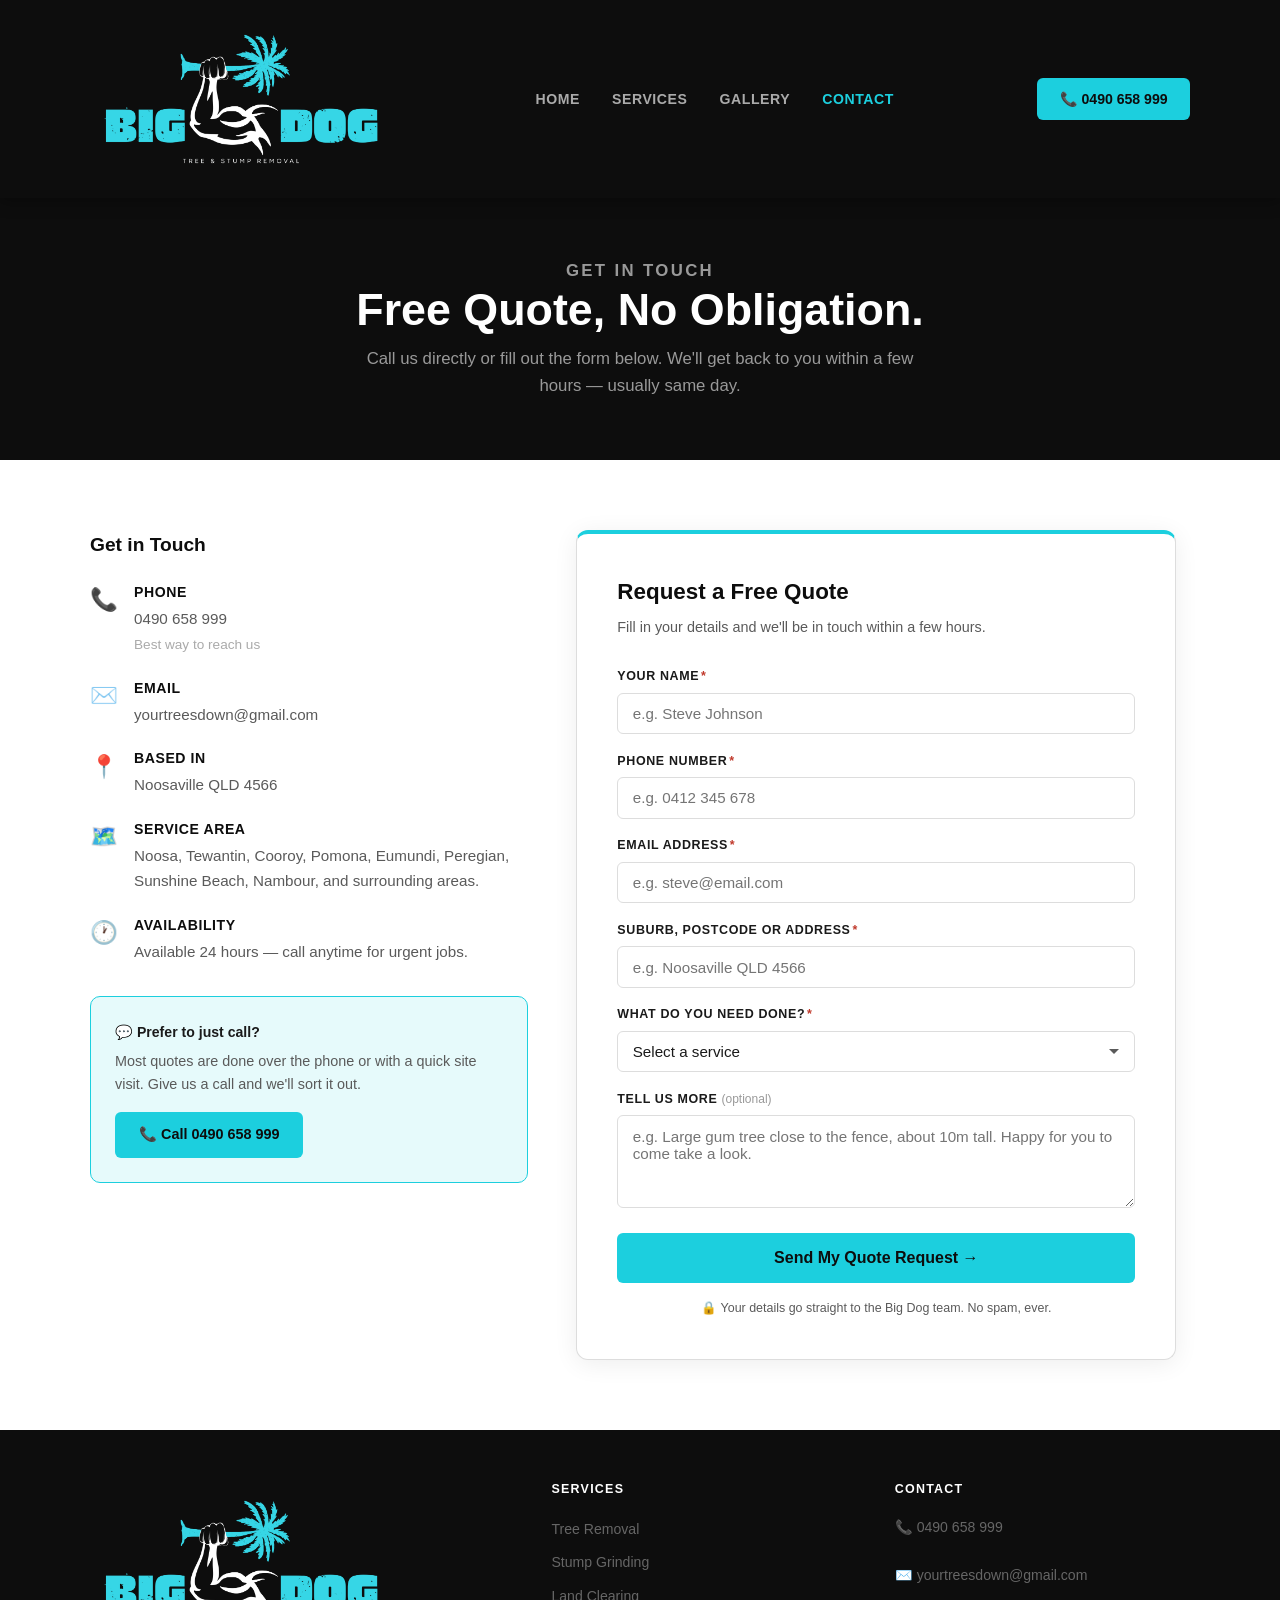
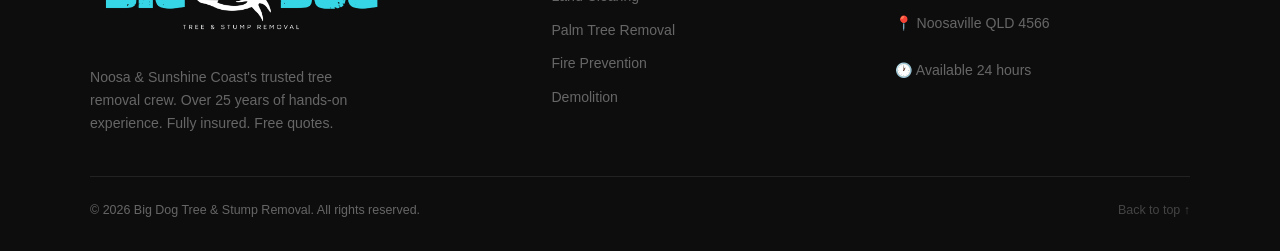
==== contact.html @ de11e60a "Fix nav logo link shrinking — add nav-logo-link class" ====
<!DOCTYPE html>
<html lang="en">
<head>
  <meta charset="UTF-8" />
  <meta name="viewport" content="width=device-width, initial-scale=1.0" />
  <title>Contact &amp; Free Quote — Big Dog Tree &amp; Stump Removal</title>
  <meta name="description" content="Get a free quote from Big Dog Tree &amp; Stump Removal. Call 0490 658 999 or fill out our form. Servicing Noosa &amp; the Sunshine Coast." />
  <link rel="stylesheet" href="style.css" />
</head>
<body>

<a class="sticky-call" href="tel:0490658999">📞 Free Quote — 0490 658 999</a>

<!-- ══ NAV ══ -->
<nav class="site-nav">
  <div class="nav-inner">
    <a href="index.html" class="nav-logo-link"><img src="logo.png" alt="Big Dog Tree &amp; Stump Removal" class="nav-logo" /></a>
    <ul class="nav-links">
      <li><a href="index.html">Home</a></li>
      <li><a href="services.html">Services</a></li>
      <li><a href="gallery.html">Gallery</a></li>
      <li><a href="contact.html" class="active">Contact</a></li>
    </ul>
    <div class="nav-cta"><a href="tel:0490658999" class="btn btn-cyan">📞 0490 658 999</a></div>
    <button class="nav-hamburger" aria-label="Menu" onclick="document.getElementById('mobile-nav').classList.toggle('open')">
      <span></span><span></span><span></span>
    </button>
  </div>
  <div class="nav-mobile" id="mobile-nav">
    <a href="index.html">Home</a>
    <a href="services.html">Services</a>
    <a href="gallery.html">Gallery</a>
    <a href="contact.html" class="active">Contact</a>
    <a href="tel:0490658999" class="btn btn-cyan">📞 Call 0490 658 999</a>
  </div>
</nav>

<!-- ══ PAGE HERO ══ -->
<div class="page-hero">
  <p class="page-hero-eyebrow">Get in Touch</p>
  <h1>Free Quote, No Obligation.</h1>
  <p>Call us directly or fill out the form below. We'll get back to you within a few hours — usually same day.</p>
</div>

<!-- ══ CONTACT + FORM ══ -->
<section class="section">
  <div class="section-inner">
    <div class="contact-layout">

      <div class="contact-info">
        <h3>Get in Touch</h3>

        <div class="contact-detail">
          <div class="contact-detail-icon">📞</div>
          <div class="contact-detail-text">
            <strong>Phone</strong>
            <a href="tel:0490658999">0490 658 999</a><br>
            <span style="font-size:.85rem;color:#aaa;">Best way to reach us</span>
          </div>
        </div>

        <div class="contact-detail">
          <div class="contact-detail-icon">✉️</div>
          <div class="contact-detail-text">
            <strong>Email</strong>
            <a href="mailto:yourtreesdown@gmail.com">yourtreesdown@gmail.com</a>
          </div>
        </div>

        <div class="contact-detail">
          <div class="contact-detail-icon">📍</div>
          <div class="contact-detail-text">
            <strong>Based In</strong>
            <span>Noosaville QLD 4566</span>
          </div>
        </div>

        <div class="contact-detail">
          <div class="contact-detail-icon">🗺️</div>
          <div class="contact-detail-text">
            <strong>Service Area</strong>
            <span>Noosa, Tewantin, Cooroy, Pomona, Eumundi, Peregian, Sunshine Beach, Nambour, and surrounding areas.</span>
          </div>
        </div>

        <div class="contact-detail">
          <div class="contact-detail-icon">🕐</div>
          <div class="contact-detail-text">
            <strong>Availability</strong>
            <span>Available 24 hours — call anytime for urgent jobs.</span>
          </div>
        </div>

        <div style="margin-top:2rem;padding:1.5rem;background:var(--cyan-lite);border:1px solid var(--cyan);border-radius:10px;">
          <strong style="display:block;font-size:.88rem;font-weight:800;margin-bottom:.4rem;">💬 Prefer to just call?</strong>
          <p style="font-size:.9rem;color:var(--muted);margin-bottom:1rem;">Most quotes are done over the phone or with a quick site visit. Give us a call and we'll sort it out.</p>
          <a href="tel:0490658999" class="btn btn-cyan" style="font-size:.9rem;padding:.7rem 1.5rem;">📞 Call 0490 658 999</a>
        </div>
      </div>

      <div class="form-card">
        <h3>Request a Free Quote</h3>
        <p class="form-sub">Fill in your details and we'll be in touch within a few hours.</p>

        <form id="bd-form" novalidate>
          <input type="text" name="_honey" style="display:none" tabindex="-1" autocomplete="off" />

          <div class="form-row">
            <label for="bd-name">Your Name<span class="req">*</span></label>
            <input type="text" id="bd-name" name="name" placeholder="e.g. Steve Johnson" required autocomplete="name" />
            <span class="bd-field-error" id="bd-name-err">Please enter your name.</span>
          </div>
          <div class="form-row">
            <label for="bd-phone">Phone Number<span class="req">*</span></label>
            <input type="tel" id="bd-phone" name="phone" placeholder="e.g. 0412 345 678" required autocomplete="tel" />
            <span class="bd-field-error" id="bd-phone-err">Please enter a valid phone number.</span>
          </div>
          <div class="form-row">
            <label for="bd-email">Email Address<span class="req">*</span></label>
            <input type="email" id="bd-email" name="email" placeholder="e.g. steve@email.com" required autocomplete="email" />
            <span class="bd-field-error" id="bd-email-err">Please enter a valid email address.</span>
          </div>
          <div class="form-row">
            <label for="bd-suburb">Suburb, Postcode or Address<span class="req">*</span></label>
            <input type="text" id="bd-suburb" name="suburb" placeholder="e.g. Noosaville QLD 4566" required autocomplete="address-level2" />
            <span class="bd-field-error" id="bd-suburb-err">Please enter your suburb.</span>
          </div>
          <div class="form-row">
            <label for="bd-service">What Do You Need Done?<span class="req">*</span></label>
            <select id="bd-service" name="service" required>
              <option value="" disabled selected>Select a service</option>
              <option value="Tree removal">Tree removal</option>
              <option value="Stump grinding">Stump grinding</option>
              <option value="Land clearing">Land clearing</option>
              <option value="Palm tree removal">Palm tree removal</option>
              <option value="Fire prevention / hazard reduction">Fire prevention / hazard reduction</option>
              <option value="Forestry mulching">Forestry mulching</option>
              <option value="Demolition">Demolition</option>
              <option value="Garden mulch">Garden mulch</option>
              <option value="Multiple / not sure yet">Multiple / not sure yet</option>
            </select>
            <span class="bd-field-error" id="bd-service-err">Please select a service.</span>
          </div>
          <div class="form-row">
            <label for="bd-details">Tell Us More <span style="font-weight:400;text-transform:none;letter-spacing:0;font-size:.75rem;color:#999">(optional)</span></label>
            <textarea id="bd-details" name="details" placeholder="e.g. Large gum tree close to the fence, about 10m tall. Happy for you to come take a look." rows="4"></textarea>
          </div>

          <button type="submit" class="btn btn-cyan btn-full" style="margin-top:.5rem;font-size:1rem;padding:1rem;">
            Send My Quote Request →
          </button>
          <p class="form-privacy">🔒 Your details go straight to the Big Dog team. No spam, ever.</p>
        </form>

        <div class="form-success" id="bd-form-success" aria-live="polite">
          <span class="fs-icon">✅</span>
          <h3>Quote request sent!</h3>
          <p>The Big Dog team will be in touch within a few hours. In a hurry? Call direct on <a href="tel:0490658999" style="color:var(--cyan-dk);font-weight:700;">0490 658 999</a>.</p>
        </div>
      </div>

    </div>
  </div>
</section>

<!-- ══ FOOTER ══ -->
<footer class="site-footer">
  <div class="footer-inner">
    <div class="footer-brand">
      <img src="logo.png" alt="Big Dog Tree &amp; Stump Removal" />
      <p>Noosa &amp; Sunshine Coast's trusted tree removal crew. Over 25 years of hands-on experience. Fully insured. Free quotes.</p>
    </div>
    <div class="footer-col">
      <h4>Services</h4>
      <ul>
        <li><a href="services.html#tree-removal">Tree Removal</a></li>
        <li><a href="services.html#stump-grinding">Stump Grinding</a></li>
        <li><a href="services.html#land-clearing">Land Clearing</a></li>
        <li><a href="services.html#palm-removal">Palm Tree Removal</a></li>
        <li><a href="services.html#fire-prevention">Fire Prevention</a></li>
        <li><a href="services.html#demolition">Demolition</a></li>
      </ul>
    </div>
    <div class="footer-col">
      <h4>Contact</h4>
      <p>
        📞 <a href="tel:0490658999">0490 658 999</a><br><br>
        ✉️ <a href="mailto:yourtreesdown@gmail.com">yourtreesdown@gmail.com</a><br><br>
        📍 Noosaville QLD 4566<br><br>
        🕐 Available 24 hours
      </p>
    </div>
  </div>
  <div class="footer-bottom">
    <span>© 2026 Big Dog Tree &amp; Stump Removal. All rights reserved.</span>
    <a href="#" style="color:#444;">Back to top ↑</a>
  </div>
</footer>

<script>
(function () {
  'use strict';
  var ENDPOINT = 'https://formsubmit.co/ajax/yourtreesdown@gmail.com';
  function validPhone(v) { return /^[\d\s\+\-\(\)]{8,15}$/.test(v.trim()); }
  function validEmail(v) { return /^[^\s@]+@[^\s@]+\.[^\s@]+$/.test(v.trim()); }

  var form    = document.getElementById('bd-form');
  var success = document.getElementById('bd-form-success');

  function check(el, errId, bad) {
    var err = document.getElementById(errId);
    if (bad) { el.classList.add('bd-invalid'); if (err) err.classList.add('bd-visible'); }
    else     { el.classList.remove('bd-invalid'); if (err) err.classList.remove('bd-visible'); }
    return !bad;
  }

  var phone = form.querySelector('[name="phone"]');
  var email = form.querySelector('[name="email"]');

  phone.addEventListener('blur',  function () { if (phone.value.trim()) check(phone, 'bd-phone-err', !validPhone(phone.value)); });
  phone.addEventListener('input', function () { if (phone.classList.contains('bd-invalid')) check(phone, 'bd-phone-err', !validPhone(phone.value)); });
  email.addEventListener('blur',  function () { if (email.value.trim()) check(email, 'bd-email-err', !validEmail(email.value)); });
  email.addEventListener('input', function () { if (email.classList.contains('bd-invalid')) check(email, 'bd-email-err', !validEmail(email.value)); });

  form.addEventListener('submit', function (e) {
    e.preventDefault();
    var name    = form.querySelector('[name="name"]');
    var suburb  = form.querySelector('[name="suburb"]');
    var service = form.querySelector('[name="service"]');
    var ok = true;
    if (!check(name,    'bd-name-err',    !name.value.trim()))       ok = false;
    if (!check(phone,   'bd-phone-err',   !validPhone(phone.value))) ok = false;
    if (!check(email,   'bd-email-err',   !validEmail(email.value))) ok = false;
    if (!check(suburb,  'bd-suburb-err',  !suburb.value.trim()))     ok = false;
    if (!check(service, 'bd-service-err', !service.value))           ok = false;
    if (!ok) return;

    var btn  = form.querySelector('button[type="submit"]');
    var orig = btn.textContent;
    btn.disabled = true; btn.textContent = 'Sending…';

    var details = form.querySelector('[name="details"]');
    var data = new FormData();
    data.append('name',     name.value.trim());
    data.append('phone',    phone.value.trim());
    data.append('email',    email.value.trim());
    data.append('suburb',   suburb.value.trim());
    data.append('service',  service.value);
    data.append('details',  details ? details.value.trim() : '');
    data.append('_subject', 'New Quote Request — Big Dog Tree & Stump Removal');
    data.append('_captcha', 'false');

    fetch(ENDPOINT, { method: 'POST', body: data })
      .then(function (r) { return r.json(); })
      .then(function (json) {
        if (json.success === 'true' || json.success === true) {
          form.style.display = 'none';
          success.classList.add('bd-visible');
        } else { throw new Error('fail'); }
      })
      .catch(function () {
        btn.disabled = false; btn.textContent = orig;
        alert('Something went wrong — please try again or call 0490 658 999.');
      });
  });
})();
</script>

</body>
</html>
---- style.css ----
/* ── RESET & VARIABLES ── */
*, *::before, *::after { box-sizing: border-box; margin: 0; padding: 0; }

:root {
  --black:      #0d0d0d;
  --black-soft: #1a1a1a;
  --cyan:       #1ccfde;
  --cyan-dk:    #14a8b4;
  --cyan-lite:  #e6fafb;
  --white:      #ffffff;
  --off-white:  #f5f5f5;
  --text:       #1a1a1a;
  --muted:      #5a5a5a;
  --border:     #ddd;
  --invalid:    #c0392b;
  --radius:     6px;
  --nav-h:      198px;
}

html { scroll-behavior: smooth; }
body {
  font-family: -apple-system, BlinkMacSystemFont, 'Segoe UI', sans-serif;
  font-size: 16px;
  color: var(--text);
  background: var(--white);
  line-height: 1.6;
}
img { display: block; max-width: 100%; }
a { color: inherit; text-decoration: none; }

/* ── BUTTONS ── */
.btn {
  display: inline-block;
  font-size: .95rem;
  font-weight: 700;
  border: none;
  border-radius: var(--radius);
  cursor: pointer;
  transition: background .15s, color .15s, transform .1s;
  text-align: center;
  text-decoration: none;
}
.btn:active { transform: scale(.98); }
.btn-cyan { background: var(--cyan); color: var(--black); padding: .85rem 2rem; }
.btn-cyan:hover { background: var(--cyan-dk); color: var(--white); }
.btn-black { background: var(--black); color: var(--white); padding: .85rem 2rem; }
.btn-black:hover { background: #222; }
.btn-outline-white { background: transparent; color: var(--white); border: 2px solid var(--white); padding: .8rem 2rem; }
.btn-outline-white:hover { background: rgba(255,255,255,.1); }
.btn-full { display: block; width: 100%; }

/* ── NAV ── */
.site-nav {
  position: sticky;
  top: 0;
  z-index: 200;
  background: var(--black);
  display: flex;
  align-items: center;
  padding: 14px 24px;
  box-shadow: 0 2px 16px rgba(0,0,0,.4);
}
.nav-inner {
  max-width: 1100px;
  width: 100%;
  margin: 0 auto;
  display: flex;
  align-items: center;
  justify-content: space-between;
  gap: 1rem;
}
.nav-logo-link { flex-shrink: 0; line-height: 0; }
.nav-logo { height: 170px; width: auto; display: block; }
.nav-links {
  display: flex;
  align-items: center;
  gap: 2rem;
  list-style: none;
}
.nav-links a {
  font-size: .88rem;
  font-weight: 700;
  letter-spacing: .04em;
  text-transform: uppercase;
  color: #aaa;
  transition: color .15s;
}
.nav-links a:hover,
.nav-links a.active { color: var(--white); }
.nav-links a.active { color: var(--cyan); }
.nav-cta { flex-shrink: 0; }
.nav-cta a { font-size: .88rem; padding: .6rem 1.4rem; }

/* Hamburger */
.nav-hamburger {
  display: none;
  background: none;
  border: none;
  cursor: pointer;
  padding: .5rem;
  flex-direction: column;
  gap: 5px;
}
.nav-hamburger span {
  display: block;
  width: 24px;
  height: 2px;
  background: var(--white);
  transition: all .25s;
}
.nav-mobile {
  display: none;
  position: absolute;
  top: var(--nav-h);
  left: 0; right: 0;
  background: #111;
  border-top: 1px solid #222;
  padding: 1.5rem 24px;
  flex-direction: column;
  gap: 1rem;
}
.nav-mobile.open { display: flex; }
.nav-mobile a {
  font-size: 1rem;
  font-weight: 700;
  color: #aaa;
  text-transform: uppercase;
  letter-spacing: .05em;
  padding: .5rem 0;
  border-bottom: 1px solid #222;
}
.nav-mobile a:hover,
.nav-mobile a.active { color: var(--cyan); }
.nav-mobile .btn { width: 100%; text-align: center; margin-top: .5rem; }

@media (max-width: 767px) {
  .nav-links, .nav-cta { display: none; }
  .nav-hamburger { display: flex; }
  .site-nav { position: sticky; }
  .nav-logo { height: 110px; width: auto; }
  :root { --nav-h: 130px; }
}

/* ── STICKY MOBILE CALL ── */
.sticky-call {
  display: none;
  position: fixed;
  bottom: 0; left: 0; right: 0;
  z-index: 100;
  background: var(--cyan);
  color: var(--black);
  text-align: center;
  font-weight: 800;
  font-size: 1rem;
  padding: .9rem;
  text-decoration: none;
  box-shadow: 0 -2px 12px rgba(0,0,0,.25);
}
@media (max-width: 767px) {
  .sticky-call { display: block; }
  body { padding-bottom: 56px; }
}

/* ── TRUST BAR ── */
.trust { background: var(--cyan); color: var(--black); padding: 14px 20px; }
.trust-inner {
  max-width: 1100px;
  margin: 0 auto;
  display: flex;
  gap: 2rem;
  justify-content: center;
  flex-wrap: wrap;
}
.trust-item { font-size: .88rem; font-weight: 800; display: flex; align-items: center; gap: .4rem; }

/* ── PAGE HERO (inner pages) ── */
.page-hero {
  background: var(--black);
  color: var(--white);
  padding: 60px 24px;
  text-align: center;
}
.page-hero-eyebrow {
  font-size: .75rem;
  font-weight: 800;
  letter-spacing: .14em;
  text-transform: uppercase;
  color: var(--cyan);
  margin-bottom: .6rem;
}
.page-hero h1 {
  font-size: clamp(1.8rem, 4vw, 2.8rem);
  font-weight: 900;
  line-height: 1.1;
  margin-bottom: .75rem;
}
.page-hero p {
  font-size: 1.05rem;
  color: #999;
  max-width: 560px;
  margin: 0 auto;
}

/* ── SECTION WRAPPERS ── */
.section { padding: 70px 24px; }
.section-inner { max-width: 1100px; margin: 0 auto; }
.section-label {
  font-size: .75rem;
  font-weight: 800;
  letter-spacing: .14em;
  text-transform: uppercase;
  color: var(--cyan-dk);
  margin-bottom: .6rem;
}
.section-title {
  font-size: clamp(1.6rem, 3vw, 2.2rem);
  font-weight: 900;
  line-height: 1.15;
  color: var(--black);
  margin-bottom: 1rem;
}
.section-sub {
  font-size: 1.05rem;
  color: var(--muted);
  max-width: 580px;
  margin-bottom: 2.5rem;
  line-height: 1.65;
}
.section-center { text-align: center; }
.section-center .section-sub { margin-left: auto; margin-right: auto; }

/* dark section variant */
.section-dark { background: var(--black); }
.section-dark .section-label { color: var(--cyan); }
.section-dark .section-title { color: var(--white); }
.section-dark .section-sub { color: #888; }

/* ── SERVICE CARDS ── */
.services-grid {
  display: grid;
  grid-template-columns: repeat(3, 1fr);
  gap: 1.5rem;
}
@media (max-width: 900px) { .services-grid { grid-template-columns: repeat(2, 1fr); } }
@media (max-width: 560px) { .services-grid { grid-template-columns: 1fr; } }

.service-card {
  background: var(--white);
  border: 1px solid var(--border);
  border-top: 3px solid var(--cyan);
  border-radius: 10px;
  padding: 1.75rem 1.5rem;
  transition: box-shadow .2s;
}
.service-card:hover { box-shadow: 0 6px 24px rgba(0,0,0,.09); }
.service-icon { font-size: 2rem; margin-bottom: .75rem; line-height: 1; }
.service-card h3 { font-size: 1.05rem; font-weight: 800; color: var(--black); margin-bottom: .5rem; }
.service-card p { font-size: .9rem; color: var(--muted); line-height: 1.55; }
.service-card a.card-link {
  display: inline-block;
  margin-top: 1rem;
  font-size: .82rem;
  font-weight: 800;
  color: var(--cyan-dk);
  text-transform: uppercase;
  letter-spacing: .05em;
}
.service-card a.card-link:hover { color: var(--black); }

/* ── WHY GRID ── */
.why-grid {
  display: grid;
  grid-template-columns: repeat(auto-fit, minmax(220px, 1fr));
  gap: 1.5rem;
}
.why-item {
  background: #1a1a1a;
  border: 1px solid #2a2a2a;
  border-top: 3px solid var(--cyan);
  border-radius: 10px;
  padding: 1.5rem;
}
.why-item h3 { font-size: 1rem; font-weight: 800; color: var(--white); margin-bottom: .4rem; }
.why-item p { font-size: .875rem; color: #888; line-height: 1.55; }

/* ── TESTIMONIALS ── */
.testi-grid {
  display: grid;
  grid-template-columns: repeat(auto-fit, minmax(280px, 1fr));
  gap: 1.5rem;
}
.testi-card {
  background: var(--white);
  border: 1px solid var(--border);
  border-radius: 10px;
  padding: 1.75rem;
}
.testi-stars { color: var(--cyan); font-size: 1.1rem; margin-bottom: .75rem; letter-spacing: .1em; }
.testi-card blockquote { font-size: .95rem; color: var(--text); line-height: 1.65; margin-bottom: 1rem; font-style: italic; }
.testi-meta { display: flex; align-items: center; gap: .75rem; }
.testi-avatar {
  width: 40px; height: 40px;
  border-radius: 50%;
  background: var(--cyan-lite);
  border: 2px solid var(--cyan);
  display: flex; align-items: center; justify-content: center;
  font-size: .75rem; font-weight: 800; color: var(--cyan-dk);
  flex-shrink: 0;
}
.testi-name { font-size: .88rem; font-weight: 800; }
.testi-source { font-size: .78rem; color: var(--muted); }

/* ── GALLERY GRID ── */
.gallery-grid {
  display: grid;
  grid-template-columns: repeat(3, 1fr);
  gap: 1rem;
}
@media (max-width: 600px) { .gallery-grid { grid-template-columns: repeat(2, 1fr); } }

.gallery-photo {
  background: #eee;
  border: 2px dashed var(--border);
  border-radius: 8px;
  aspect-ratio: 1;
  display: flex;
  align-items: center;
  justify-content: center;
  font-size: .75rem;
  color: var(--muted);
  text-align: center;
  overflow: hidden;
}
.gallery-photo img { width: 100%; height: 100%; object-fit: cover; border-radius: 6px; }

/* ── CTA BAND ── */
.cta-band {
  background: var(--cyan);
  padding: 60px 24px;
  text-align: center;
}
.cta-band h2 { font-size: clamp(1.6rem, 3vw, 2.2rem); font-weight: 900; color: var(--black); margin-bottom: .75rem; }
.cta-band p { font-size: 1.05rem; color: var(--black-soft); margin-bottom: 2rem; opacity: .85; }
.cta-band-btns { display: flex; gap: 1rem; justify-content: center; flex-wrap: wrap; }

/* ── FORM ── */
.form-card {
  background: var(--white);
  border: 1px solid var(--border);
  border-top: 4px solid var(--cyan);
  border-radius: 12px;
  padding: 2.5rem;
  max-width: 600px;
  box-shadow: 0 4px 24px rgba(0,0,0,.07);
}
.form-card h3 { font-size: 1.4rem; font-weight: 900; color: var(--black); margin-bottom: .4rem; }
.form-sub { font-size: .9rem; color: var(--muted); margin-bottom: 1.75rem; }
.form-row { margin-bottom: 1.1rem; }
.form-row label {
  display: block;
  font-size: .78rem;
  font-weight: 700;
  color: var(--text);
  margin-bottom: .35rem;
  text-transform: uppercase;
  letter-spacing: .05em;
}
.req { color: var(--invalid); margin-left: .15em; }
.form-row input,
.form-row select,
.form-row textarea {
  width: 100%;
  padding: .7rem .9rem;
  border: 1.5px solid var(--border);
  border-radius: var(--radius);
  font-size: .95rem;
  font-family: inherit;
  color: var(--text);
  background: var(--white);
  transition: border-color .15s;
  appearance: none;
  -webkit-appearance: none;
}
.form-row select {
  background-image: url("data:image/svg+xml,%3Csvg xmlns='http://www.w3.org/2000/svg' width='12' height='8' viewBox='0 0 12 8'%3E%3Cpath fill='%235a5a5a' d='M1 1l5 5 5-5'/%3E%3C/svg%3E");
  background-repeat: no-repeat;
  background-position: right .9rem center;
  padding-right: 2.2rem;
}
.form-row input:focus,
.form-row select:focus,
.form-row textarea:focus { outline: none; border-color: var(--cyan); }
.form-row input.bd-invalid,
.form-row select.bd-invalid { border-color: var(--invalid); }
.bd-field-error { display: none; font-size: .78rem; color: var(--invalid); font-weight: 600; margin-top: .3rem; }
.bd-field-error.bd-visible { display: block; }
.form-privacy { font-size: .78rem; color: var(--muted); text-align: center; margin-top: 1rem; }
.form-success { display: none; text-align: center; padding: 2.5rem 1rem; }
.form-success.bd-visible { display: block; }
.form-success .fs-icon { font-size: 3rem; display: block; margin-bottom: 1rem; }
.form-success h3 { font-size: 1.4rem; font-weight: 900; color: var(--black); margin-bottom: .5rem; }
.form-success p { color: var(--muted); }

/* ── CONTACT INFO ── */
.contact-layout {
  display: grid;
  grid-template-columns: 1fr 1.4fr;
  gap: 3rem;
  align-items: start;
}
@media (max-width: 820px) { .contact-layout { grid-template-columns: 1fr; } }
.contact-info h3 { font-size: 1.2rem; font-weight: 900; color: var(--black); margin-bottom: 1.25rem; }
.contact-detail {
  display: flex;
  gap: 1rem;
  align-items: flex-start;
  margin-bottom: 1.25rem;
}
.contact-detail-icon { font-size: 1.4rem; flex-shrink: 0; margin-top: .1rem; }
.contact-detail-text strong { display: block; font-size: .88rem; font-weight: 800; text-transform: uppercase; letter-spacing: .04em; color: var(--black); margin-bottom: .15rem; }
.contact-detail-text span, .contact-detail-text a { font-size: .95rem; color: var(--muted); }
.contact-detail-text a:hover { color: var(--cyan-dk); }

/* ── SERVICE DETAIL (services page) ── */
.service-detail {
  display: grid;
  grid-template-columns: 1fr 1fr;
  gap: 3rem;
  align-items: center;
  padding: 50px 0;
  border-bottom: 1px solid var(--border);
}
.service-detail:last-child { border-bottom: none; }
.service-detail.reverse { direction: rtl; }
.service-detail.reverse > * { direction: ltr; }
@media (max-width: 767px) {
  .service-detail, .service-detail.reverse { grid-template-columns: 1fr; direction: ltr; }
}
.service-detail-photo {
  background: #eee;
  border: 2px dashed var(--border);
  border-radius: 10px;
  aspect-ratio: 4/3;
  display: flex;
  align-items: center;
  justify-content: center;
  font-size: .85rem;
  color: var(--muted);
  text-align: center;
  overflow: hidden;
}
.service-detail-photo img { width: 100%; height: 100%; object-fit: cover; border-radius: 8px; }
.service-detail-copy h2 { font-size: 1.6rem; font-weight: 900; color: var(--black); margin-bottom: .75rem; }
.service-detail-copy p { font-size: .95rem; color: var(--muted); line-height: 1.7; margin-bottom: .75rem; }
.service-detail-copy ul { margin: .75rem 0 1rem 1.25rem; }
.service-detail-copy ul li { font-size: .92rem; color: var(--muted); line-height: 1.7; }

/* ── FOOTER ── */
.site-footer {
  background: var(--black);
  color: #666;
  padding: 50px 24px 30px;
}
.footer-inner {
  max-width: 1100px;
  margin: 0 auto;
  display: grid;
  grid-template-columns: 1.4fr 1fr 1fr;
  gap: 3rem;
  padding-bottom: 2.5rem;
  border-bottom: 1px solid #222;
}
@media (max-width: 767px) { .footer-inner { grid-template-columns: 1fr; gap: 2rem; } }
.footer-brand img { height: 170px; width: auto; margin-bottom: 1rem; }
.footer-brand p { font-size: .88rem; color: #666; line-height: 1.65; max-width: 280px; }
.footer-col h4 { font-size: .78rem; font-weight: 800; letter-spacing: .1em; text-transform: uppercase; color: var(--white); margin-bottom: 1rem; }
.footer-col ul { list-style: none; }
.footer-col ul li { margin-bottom: .5rem; }
.footer-col ul li a { font-size: .88rem; color: #666; }
.footer-col ul li a:hover { color: var(--cyan); }
.footer-col p { font-size: .88rem; color: #666; line-height: 1.7; }
.footer-col a { color: #666; }
.footer-col a:hover { color: var(--cyan); }
.footer-bottom {
  max-width: 1100px;
  margin: 1.5rem auto 0;
  display: flex;
  justify-content: space-between;
  align-items: center;
  flex-wrap: wrap;
  gap: .5rem;
  font-size: .78rem;
}
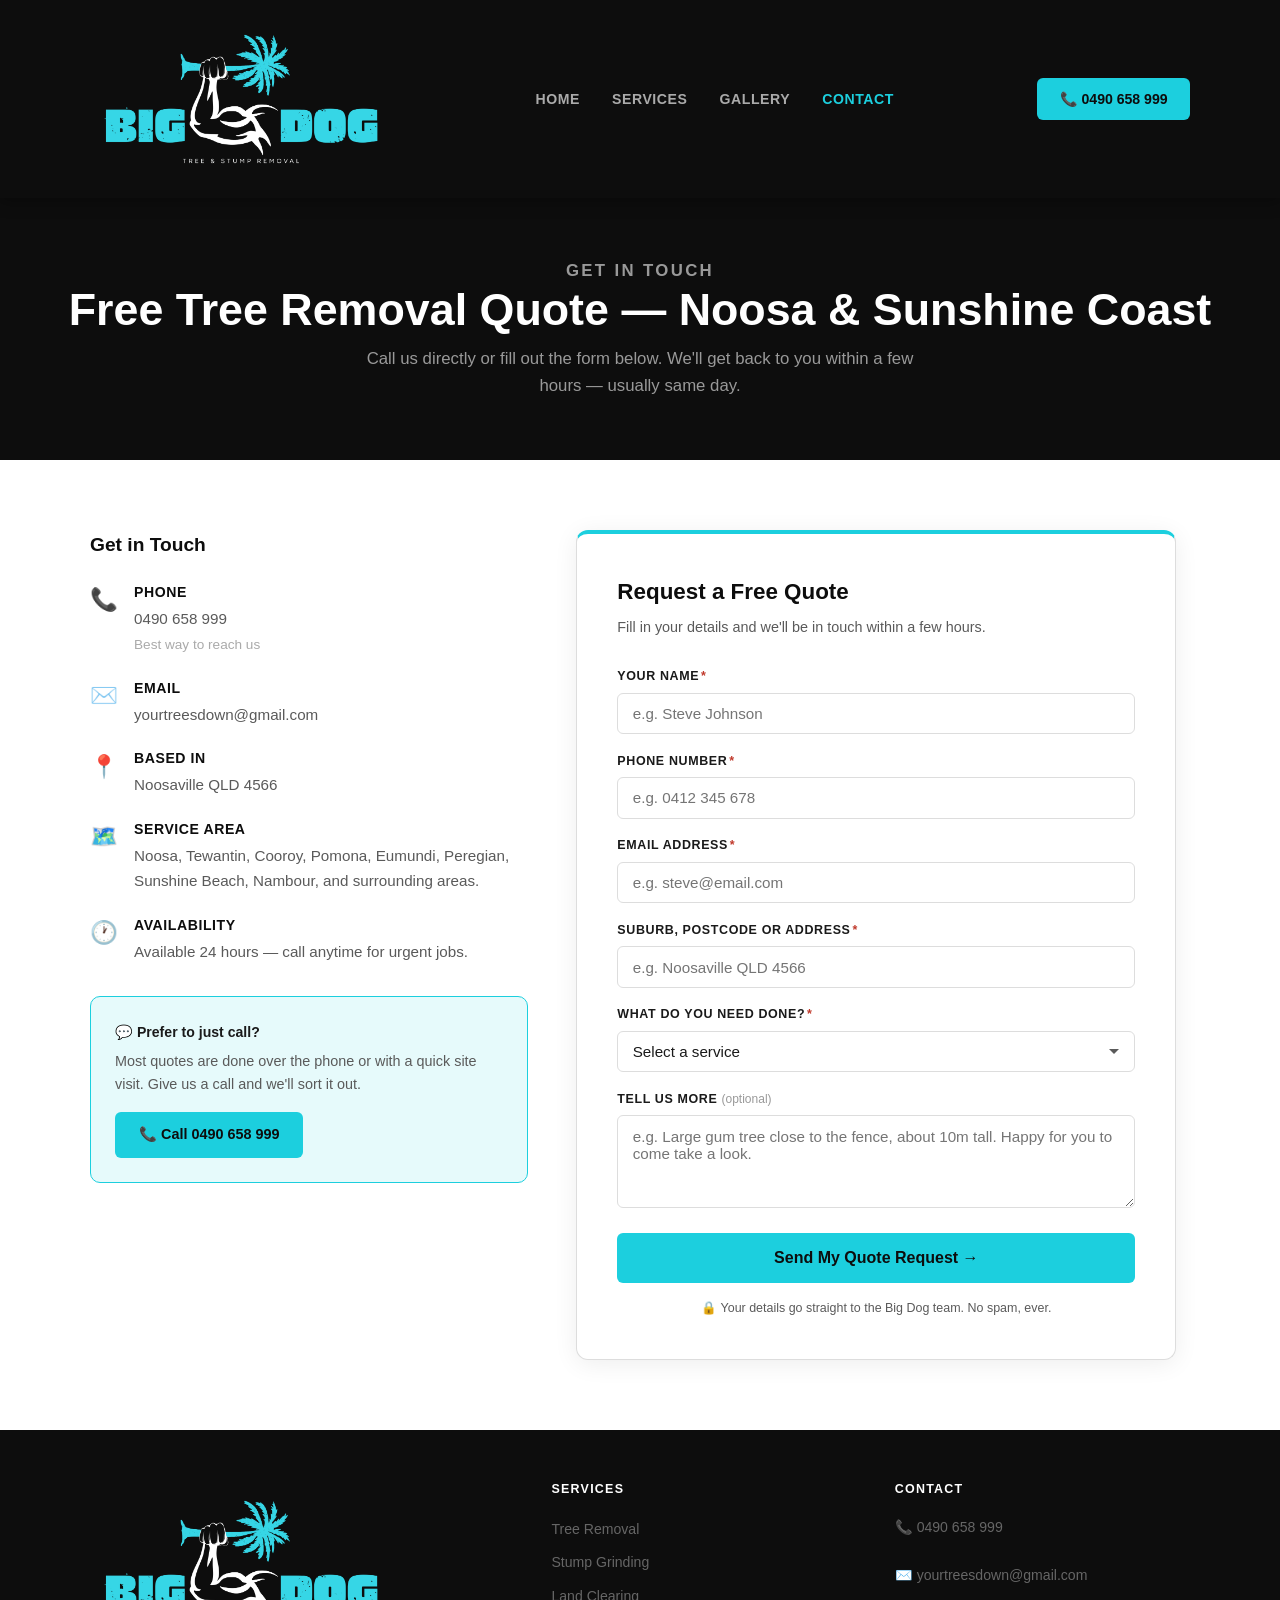
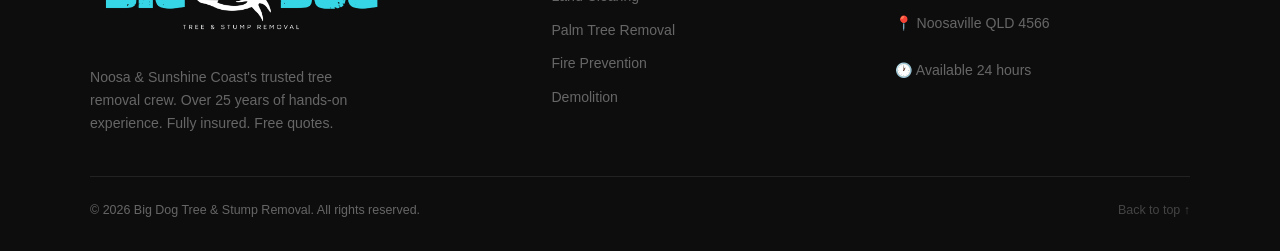
==== commit 3fd2e73b: "Full SEO pass: schema, meta tags, canonical, sitemap, FAQ schema - robots.txt + sitemap.xml added - " ====
--- a/contact.html
+++ b/contact.html
@@ -1,11 +1,69 @@
 <!DOCTYPE html>
-<html lang="en">
+<html lang="en-AU">
 <head>
   <meta charset="UTF-8" />
   <meta name="viewport" content="width=device-width, initial-scale=1.0" />
-  <title>Contact &amp; Free Quote — Big Dog Tree &amp; Stump Removal</title>
-  <meta name="description" content="Get a free quote from Big Dog Tree &amp; Stump Removal. Call 0490 658 999 or fill out our form. Servicing Noosa &amp; the Sunshine Coast." />
+
+  <title>Free Tree Removal Quote — Noosa &amp; Sunshine Coast | Big Dog</title>
+  <meta name="description" content="Get a free tree removal quote from Big Dog. Call 0490 658 999 or fill out the form. Tree removal, stump grinding, land clearing across Noosa &amp; Sunshine Coast. Same-day response." />
+  <meta name="robots" content="index, follow" />
+  <meta name="geo.region" content="AU-QLD" />
+  <meta name="geo.placename" content="Noosaville" />
+  <meta name="theme-color" content="#00c2c7" />
+
+  <link rel="canonical" href="https://bigdogtree.com.au/contact.html" />
+
+  <!-- Open Graph -->
+  <meta property="og:type" content="website" />
+  <meta property="og:url" content="https://bigdogtree.com.au/contact.html" />
+  <meta property="og:locale" content="en_AU" />
+  <meta property="og:site_name" content="Big Dog Tree &amp; Stump Removal" />
+  <meta property="og:title" content="Free Tree Removal Quote Noosa &amp; Sunshine Coast | Big Dog" />
+  <meta property="og:description" content="Get a free, no-obligation tree removal quote. Call 0490 658 999 or fill out the form. Same-day response. Noosa &amp; Sunshine Coast." />
+  <meta property="og:image" content="https://bigdogtree.com.au/og-image.png" />
+  <meta property="og:image:width" content="1200" />
+  <meta property="og:image:height" content="630" />
+
+  <!-- Twitter Card -->
+  <meta name="twitter:card" content="summary_large_image" />
+  <meta name="twitter:title" content="Free Tree Removal Quote Noosa | Big Dog" />
+  <meta name="twitter:description" content="Free, no-obligation tree removal quote. Call 0490 658 999. Noosa &amp; Sunshine Coast." />
+  <meta name="twitter:image" content="https://bigdogtree.com.au/og-image.png" />
+
   <link rel="stylesheet" href="style.css" />
+
+  <!-- Structured Data -->
+  <script type="application/ld+json">
+  {
+    "@context": "https://schema.org",
+    "@type": "LocalBusiness",
+    "name": "Big Dog Tree &amp; Stump Removal",
+    "url": "https://bigdogtree.com.au",
+    "telephone": "+61490658999",
+    "email": "yourtreesdown@gmail.com",
+    "description": "Tree removal, stump grinding, land clearing and demolition. Noosa &amp; Sunshine Coast. 25+ years experience. Fully insured. Free quotes.",
+    "address": {
+      "@type": "PostalAddress",
+      "addressLocality": "Noosaville",
+      "addressRegion": "QLD",
+      "postalCode": "4566",
+      "addressCountry": "AU"
+    },
+    "geo": { "@type": "GeoCoordinates", "latitude": -26.394, "longitude": 153.073 },
+    "areaServed": { "@type": "State", "name": "Queensland" },
+    "openingHours": "Mo-Su 00:00-24:00"
+  }
+  </script>
+  <script type="application/ld+json">
+  {
+    "@context": "https://schema.org",
+    "@type": "BreadcrumbList",
+    "itemListElement": [
+      { "@type": "ListItem", "position": 1, "name": "Home", "item": "https://bigdogtree.com.au/" },
+      { "@type": "ListItem", "position": 2, "name": "Contact", "item": "https://bigdogtree.com.au/contact.html" }
+    ]
+  }
+  </script>
 </head>
 <body>
 
@@ -38,7 +96,7 @@
 <!-- ══ PAGE HERO ══ -->
 <div class="page-hero">
   <p class="page-hero-eyebrow">Get in Touch</p>
-  <h1>Free Quote, No Obligation.</h1>
+  <h1>Free Tree Removal Quote — Noosa &amp; Sunshine Coast</h1>
   <p>Call us directly or fill out the form below. We'll get back to you within a few hours — usually same day.</p>
 </div>
 
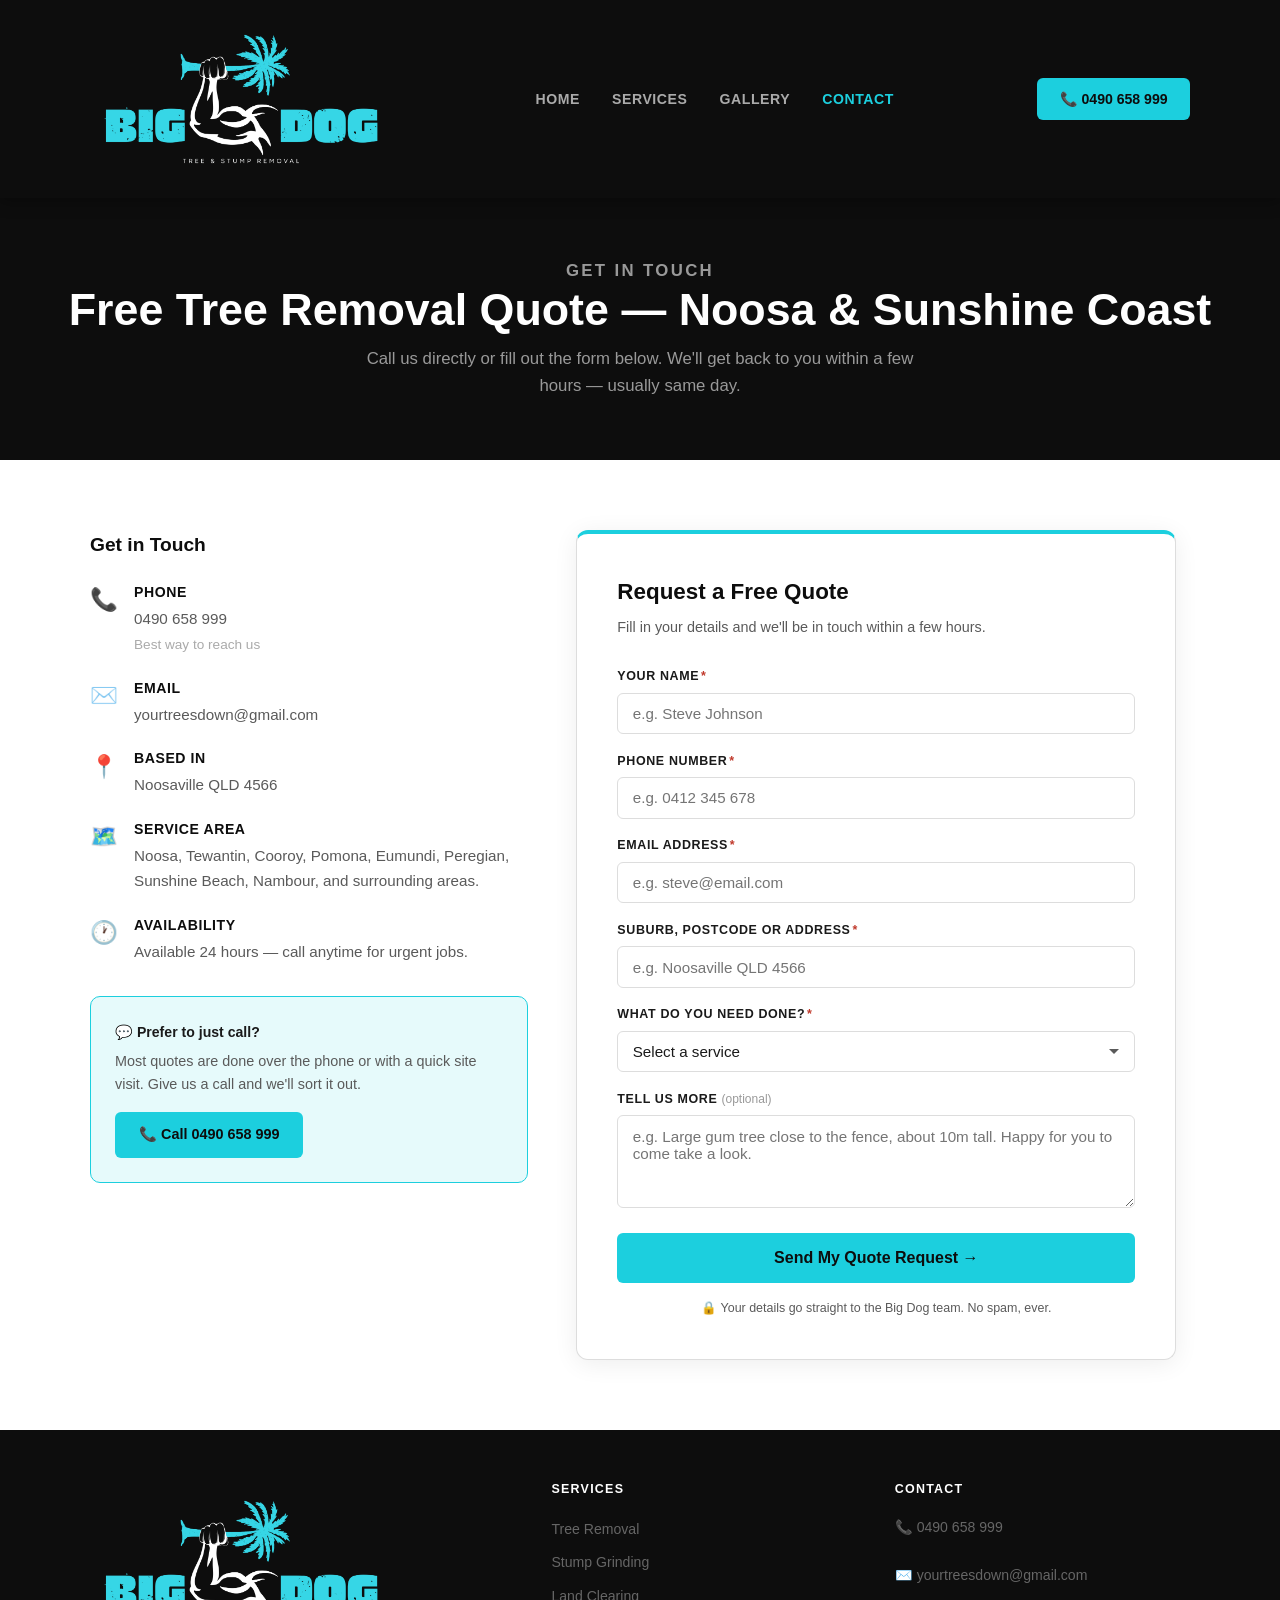
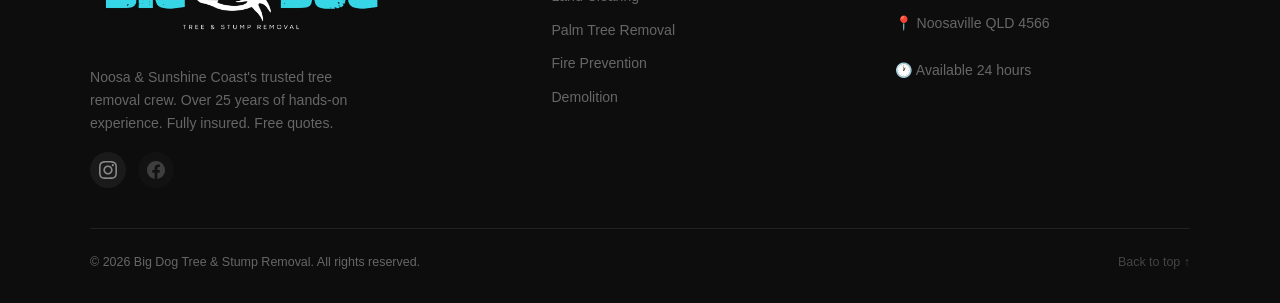
==== commit 916b76e8: "Add Instagram link + Facebook placeholder to all pages" ====
--- a/contact.html
+++ b/contact.html
@@ -227,6 +227,15 @@
     <div class="footer-brand">
       <img src="logo.png" alt="Big Dog Tree &amp; Stump Removal" />
       <p>Noosa &amp; Sunshine Coast's trusted tree removal crew. Over 25 years of hands-on experience. Fully insured. Free quotes.</p>
+      <div class="footer-socials">
+        <a href="https://www.instagram.com/bigdogtreeandstumpremoval/" target="_blank" rel="noopener" aria-label="Instagram">
+          <svg xmlns="http://www.w3.org/2000/svg" width="18" height="18" viewBox="0 0 24 24" fill="currentColor"><path d="M12 2.163c3.204 0 3.584.012 4.85.07 3.252.148 4.771 1.691 4.919 4.919.058 1.265.069 1.645.069 4.849 0 3.205-.012 3.584-.069 4.849-.149 3.225-1.664 4.771-4.919 4.919-1.266.058-1.644.07-4.85.07-3.204 0-3.584-.012-4.849-.07-3.26-.149-4.771-1.699-4.919-4.92-.058-1.265-.07-1.644-.07-4.849 0-3.204.013-3.583.07-4.849.149-3.227 1.664-4.771 4.919-4.919 1.266-.057 1.645-.069 4.849-.069zm0-2.163c-3.259 0-3.667.014-4.947.072-4.358.2-6.78 2.618-6.98 6.98-.059 1.281-.073 1.689-.073 4.948 0 3.259.014 3.668.072 4.948.2 4.358 2.618 6.78 6.98 6.98 1.281.058 1.689.072 4.948.072 3.259 0 3.668-.014 4.948-.072 4.354-.2 6.782-2.618 6.979-6.98.059-1.28.073-1.689.073-4.948 0-3.259-.014-3.667-.072-4.947-.196-4.354-2.617-6.78-6.979-6.98-1.281-.059-1.69-.073-4.949-.073zm0 5.838c-3.403 0-6.162 2.759-6.162 6.162s2.759 6.163 6.162 6.163 6.162-2.759 6.162-6.163c0-3.403-2.759-6.162-6.162-6.162zm0 10.162c-2.209 0-4-1.79-4-4 0-2.209 1.791-4 4-4s4 1.791 4 4c0 2.21-1.791 4-4 4zm6.406-11.845c-.796 0-1.441.645-1.441 1.44s.645 1.44 1.441 1.44c.795 0 1.439-.645 1.439-1.44s-.644-1.44-1.439-1.44z"/></svg>
+        </a>
+        <!-- FACEBOOK: replace href="#" with your Facebook page URL once created -->
+        <a href="#" aria-label="Facebook" style="opacity:.4;cursor:default">
+          <svg xmlns="http://www.w3.org/2000/svg" width="18" height="18" viewBox="0 0 24 24" fill="currentColor"><path d="M24 12.073c0-6.627-5.373-12-12-12s-12 5.373-12 12c0 5.99 4.388 10.954 10.125 11.854v-8.385H7.078v-3.47h3.047V9.43c0-3.007 1.792-4.669 4.533-4.669 1.312 0 2.686.235 2.686.235v2.953H15.83c-1.491 0-1.956.925-1.956 1.874v2.25h3.328l-.532 3.47h-2.796v8.385C19.612 23.027 24 18.062 24 12.073z"/></svg>
+        </a>
+      </div>
     </div>
     <div class="footer-col">
       <h4>Services</h4>
--- a/style.css
+++ b/style.css
@@ -473,6 +473,9 @@
 @media (max-width: 767px) { .footer-inner { grid-template-columns: 1fr; gap: 2rem; } }
 .footer-brand img { height: 170px; width: auto; margin-bottom: 1rem; }
 .footer-brand p { font-size: .88rem; color: #666; line-height: 1.65; max-width: 280px; }
+.footer-socials { display: flex; gap: .75rem; margin-top: 1rem; }
+.footer-socials a { display: flex; align-items: center; justify-content: center; width: 36px; height: 36px; border-radius: 50%; background: #1a1a1a; color: #888; transition: background .15s, color .15s; }
+.footer-socials a:hover { background: var(--cyan); color: var(--black); }
 .footer-col h4 { font-size: .78rem; font-weight: 800; letter-spacing: .1em; text-transform: uppercase; color: var(--white); margin-bottom: 1rem; }
 .footer-col ul { list-style: none; }
 .footer-col ul li { margin-bottom: .5rem; }
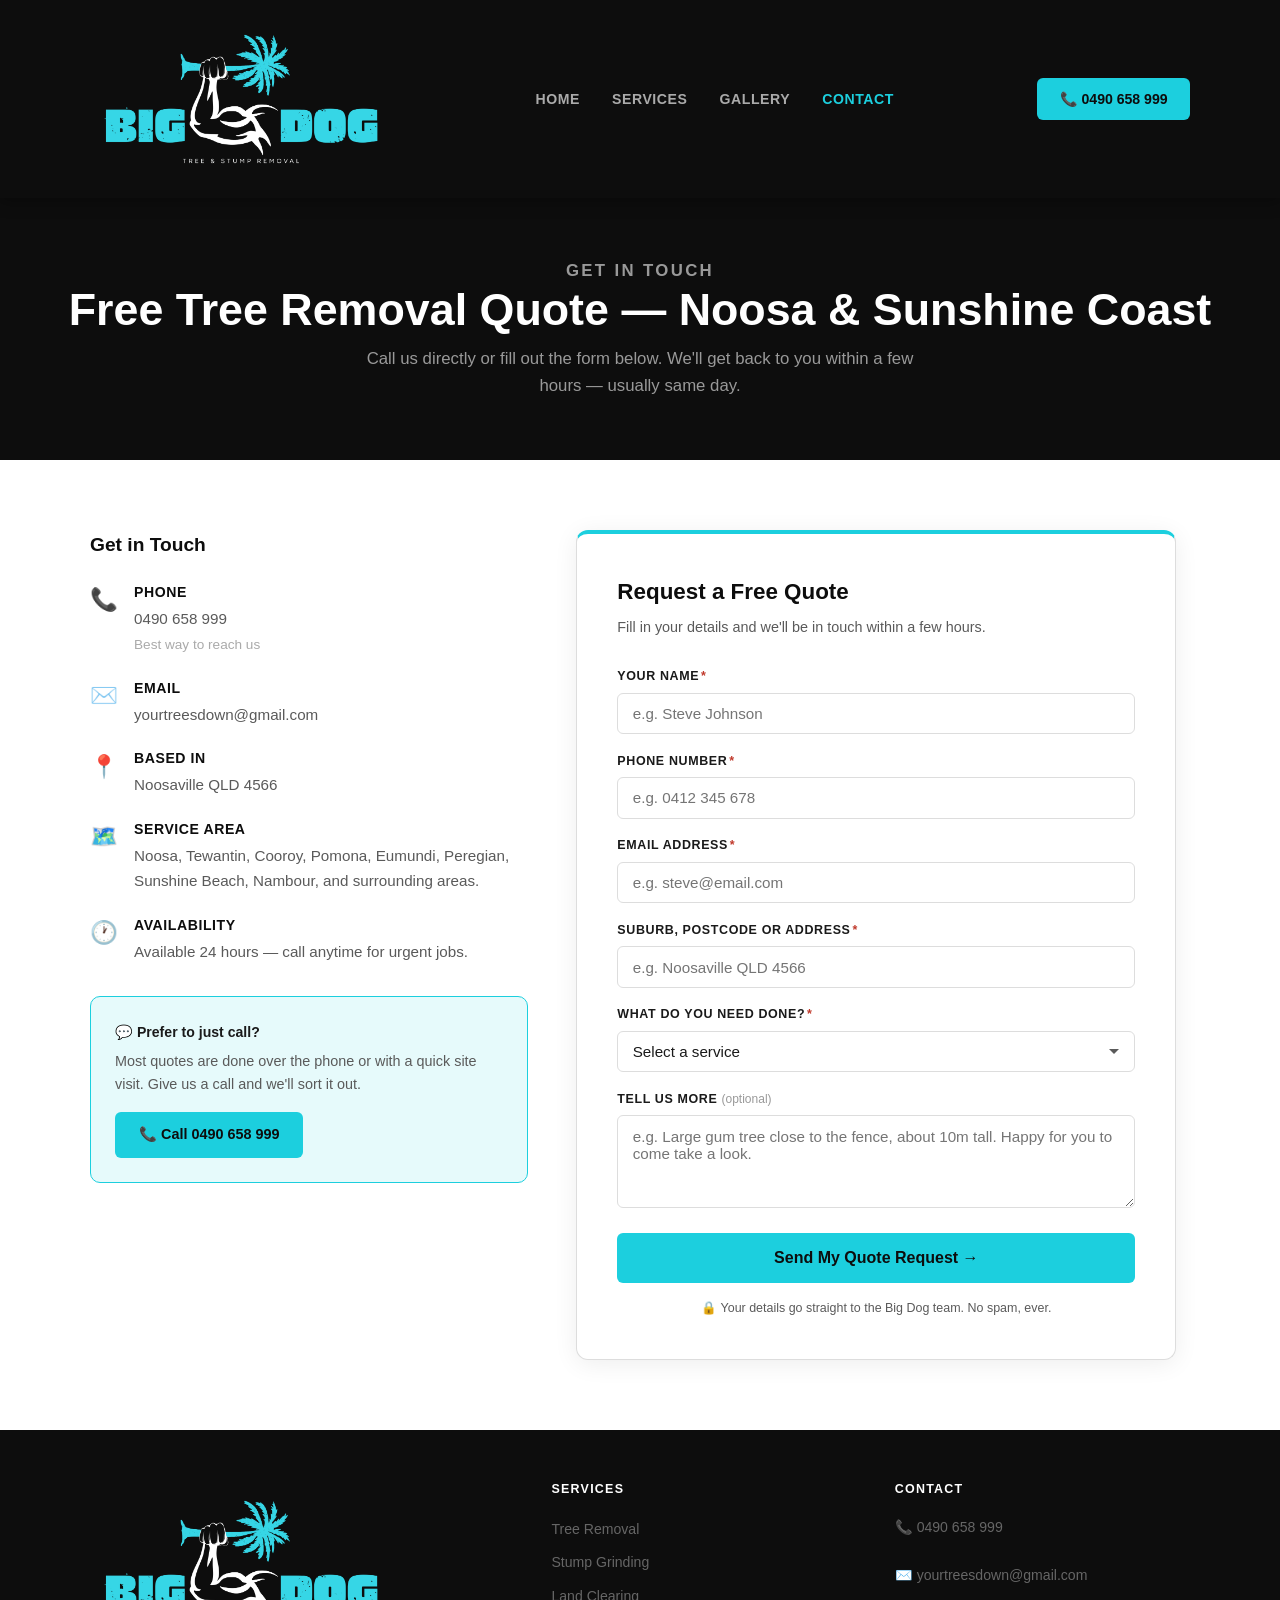
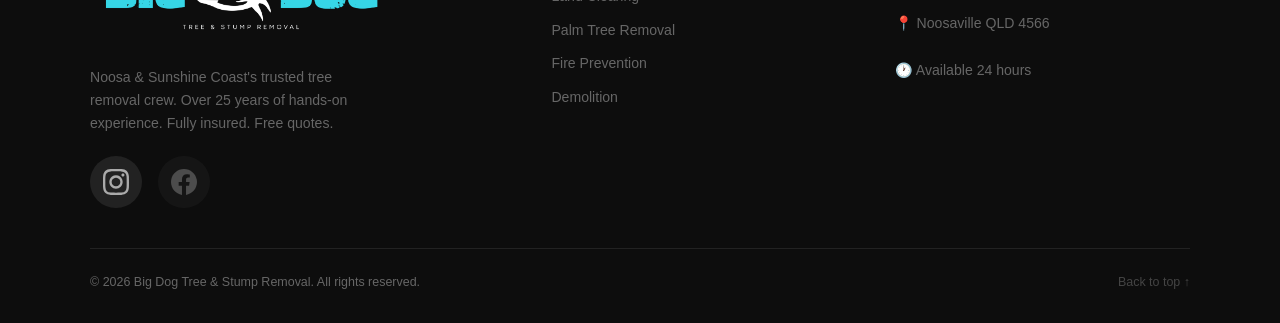
==== commit e4e5f5f8: "Make social icons bigger in footer (52px circles, 26px icons)" ====
--- a/contact.html
+++ b/contact.html
@@ -229,11 +229,11 @@
       <p>Noosa &amp; Sunshine Coast's trusted tree removal crew. Over 25 years of hands-on experience. Fully insured. Free quotes.</p>
       <div class="footer-socials">
         <a href="https://www.instagram.com/bigdogtreeandstumpremoval/" target="_blank" rel="noopener" aria-label="Instagram">
-          <svg xmlns="http://www.w3.org/2000/svg" width="18" height="18" viewBox="0 0 24 24" fill="currentColor"><path d="M12 2.163c3.204 0 3.584.012 4.85.07 3.252.148 4.771 1.691 4.919 4.919.058 1.265.069 1.645.069 4.849 0 3.205-.012 3.584-.069 4.849-.149 3.225-1.664 4.771-4.919 4.919-1.266.058-1.644.07-4.85.07-3.204 0-3.584-.012-4.849-.07-3.26-.149-4.771-1.699-4.919-4.92-.058-1.265-.07-1.644-.07-4.849 0-3.204.013-3.583.07-4.849.149-3.227 1.664-4.771 4.919-4.919 1.266-.057 1.645-.069 4.849-.069zm0-2.163c-3.259 0-3.667.014-4.947.072-4.358.2-6.78 2.618-6.98 6.98-.059 1.281-.073 1.689-.073 4.948 0 3.259.014 3.668.072 4.948.2 4.358 2.618 6.78 6.98 6.98 1.281.058 1.689.072 4.948.072 3.259 0 3.668-.014 4.948-.072 4.354-.2 6.782-2.618 6.979-6.98.059-1.28.073-1.689.073-4.948 0-3.259-.014-3.667-.072-4.947-.196-4.354-2.617-6.78-6.979-6.98-1.281-.059-1.69-.073-4.949-.073zm0 5.838c-3.403 0-6.162 2.759-6.162 6.162s2.759 6.163 6.162 6.163 6.162-2.759 6.162-6.163c0-3.403-2.759-6.162-6.162-6.162zm0 10.162c-2.209 0-4-1.79-4-4 0-2.209 1.791-4 4-4s4 1.791 4 4c0 2.21-1.791 4-4 4zm6.406-11.845c-.796 0-1.441.645-1.441 1.44s.645 1.44 1.441 1.44c.795 0 1.439-.645 1.439-1.44s-.644-1.44-1.439-1.44z"/></svg>
+          <svg xmlns="http://www.w3.org/2000/svg" width="26" height="26" viewBox="0 0 24 24" fill="currentColor"><path d="M12 2.163c3.204 0 3.584.012 4.85.07 3.252.148 4.771 1.691 4.919 4.919.058 1.265.069 1.645.069 4.849 0 3.205-.012 3.584-.069 4.849-.149 3.225-1.664 4.771-4.919 4.919-1.266.058-1.644.07-4.85.07-3.204 0-3.584-.012-4.849-.07-3.26-.149-4.771-1.699-4.919-4.92-.058-1.265-.07-1.644-.07-4.849 0-3.204.013-3.583.07-4.849.149-3.227 1.664-4.771 4.919-4.919 1.266-.057 1.645-.069 4.849-.069zm0-2.163c-3.259 0-3.667.014-4.947.072-4.358.2-6.78 2.618-6.98 6.98-.059 1.281-.073 1.689-.073 4.948 0 3.259.014 3.668.072 4.948.2 4.358 2.618 6.78 6.98 6.98 1.281.058 1.689.072 4.948.072 3.259 0 3.668-.014 4.948-.072 4.354-.2 6.782-2.618 6.979-6.98.059-1.28.073-1.689.073-4.948 0-3.259-.014-3.667-.072-4.947-.196-4.354-2.617-6.78-6.979-6.98-1.281-.059-1.69-.073-4.949-.073zm0 5.838c-3.403 0-6.162 2.759-6.162 6.162s2.759 6.163 6.162 6.163 6.162-2.759 6.162-6.163c0-3.403-2.759-6.162-6.162-6.162zm0 10.162c-2.209 0-4-1.79-4-4 0-2.209 1.791-4 4-4s4 1.791 4 4c0 2.21-1.791 4-4 4zm6.406-11.845c-.796 0-1.441.645-1.441 1.44s.645 1.44 1.441 1.44c.795 0 1.439-.645 1.439-1.44s-.644-1.44-1.439-1.44z"/></svg>
         </a>
         <!-- FACEBOOK: replace href="#" with your Facebook page URL once created -->
         <a href="#" aria-label="Facebook" style="opacity:.4;cursor:default">
-          <svg xmlns="http://www.w3.org/2000/svg" width="18" height="18" viewBox="0 0 24 24" fill="currentColor"><path d="M24 12.073c0-6.627-5.373-12-12-12s-12 5.373-12 12c0 5.99 4.388 10.954 10.125 11.854v-8.385H7.078v-3.47h3.047V9.43c0-3.007 1.792-4.669 4.533-4.669 1.312 0 2.686.235 2.686.235v2.953H15.83c-1.491 0-1.956.925-1.956 1.874v2.25h3.328l-.532 3.47h-2.796v8.385C19.612 23.027 24 18.062 24 12.073z"/></svg>
+          <svg xmlns="http://www.w3.org/2000/svg" width="26" height="26" viewBox="0 0 24 24" fill="currentColor"><path d="M24 12.073c0-6.627-5.373-12-12-12s-12 5.373-12 12c0 5.99 4.388 10.954 10.125 11.854v-8.385H7.078v-3.47h3.047V9.43c0-3.007 1.792-4.669 4.533-4.669 1.312 0 2.686.235 2.686.235v2.953H15.83c-1.491 0-1.956.925-1.956 1.874v2.25h3.328l-.532 3.47h-2.796v8.385C19.612 23.027 24 18.062 24 12.073z"/></svg>
         </a>
       </div>
     </div>
--- a/style.css
+++ b/style.css
@@ -473,8 +473,9 @@
 @media (max-width: 767px) { .footer-inner { grid-template-columns: 1fr; gap: 2rem; } }
 .footer-brand img { height: 170px; width: auto; margin-bottom: 1rem; }
 .footer-brand p { font-size: .88rem; color: #666; line-height: 1.65; max-width: 280px; }
-.footer-socials { display: flex; gap: .75rem; margin-top: 1rem; }
-.footer-socials a { display: flex; align-items: center; justify-content: center; width: 36px; height: 36px; border-radius: 50%; background: #1a1a1a; color: #888; transition: background .15s, color .15s; }
+.footer-socials { display: flex; gap: 1rem; margin-top: 1.25rem; }
+.footer-socials a { display: flex; align-items: center; justify-content: center; width: 52px; height: 52px; border-radius: 50%; background: #222; color: #aaa; transition: background .15s, color .15s; }
+.footer-socials a svg { width: 26px; height: 26px; }
 .footer-socials a:hover { background: var(--cyan); color: var(--black); }
 .footer-col h4 { font-size: .78rem; font-weight: 800; letter-spacing: .1em; text-transform: uppercase; color: var(--white); margin-bottom: 1rem; }
 .footer-col ul { list-style: none; }
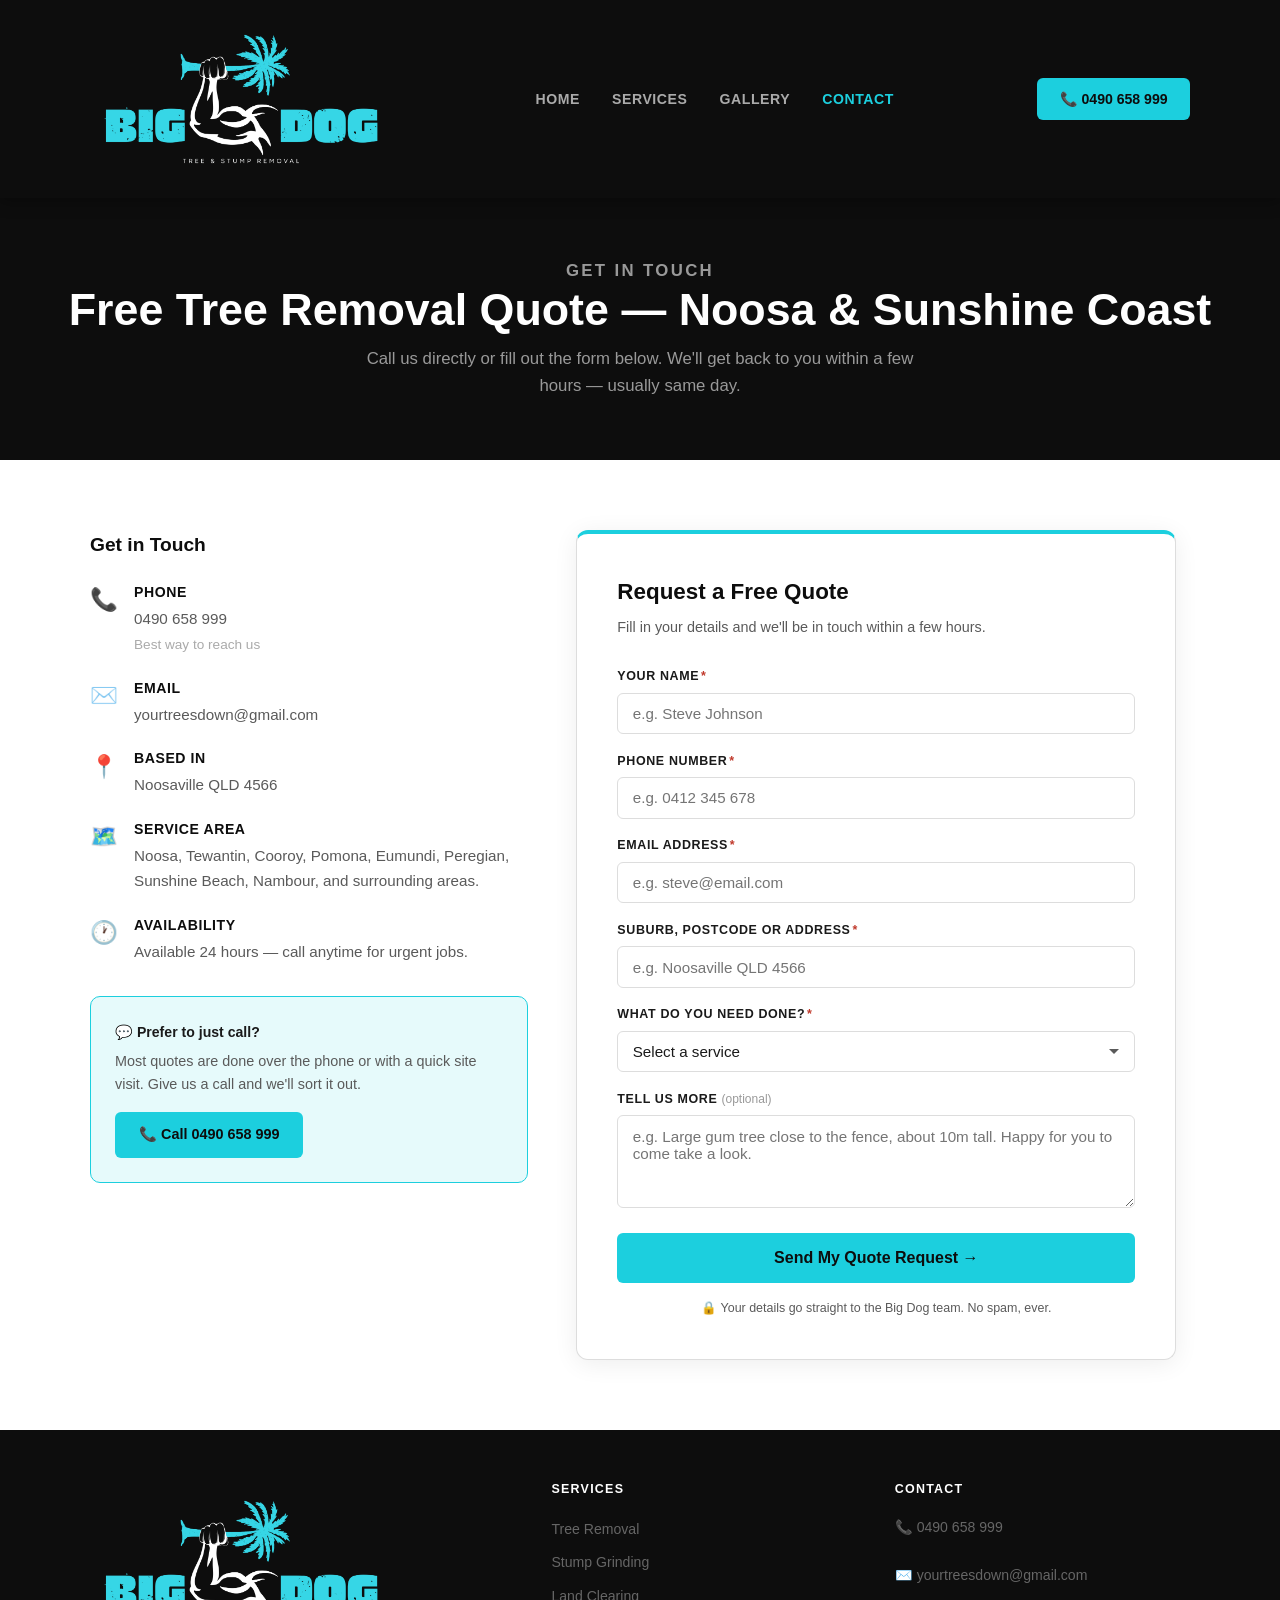
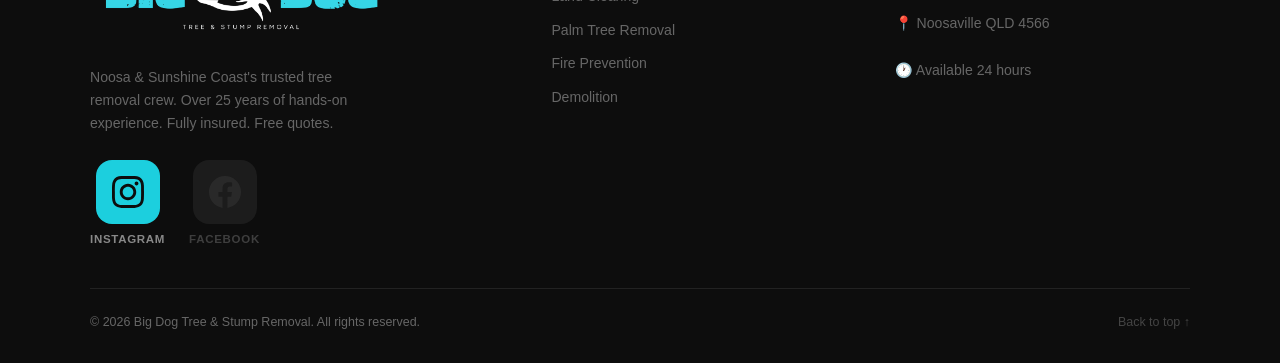
==== commit 16f4dae6: "Upgrade social icons to 64px cyan tiles with labels across all pages Co-Authored-By: Claude Sonnet 4" ====
--- a/contact.html
+++ b/contact.html
@@ -229,11 +229,13 @@
       <p>Noosa &amp; Sunshine Coast's trusted tree removal crew. Over 25 years of hands-on experience. Fully insured. Free quotes.</p>
       <div class="footer-socials">
         <a href="https://www.instagram.com/bigdogtreeandstumpremoval/" target="_blank" rel="noopener" aria-label="Instagram">
-          <svg xmlns="http://www.w3.org/2000/svg" width="26" height="26" viewBox="0 0 24 24" fill="currentColor"><path d="M12 2.163c3.204 0 3.584.012 4.85.07 3.252.148 4.771 1.691 4.919 4.919.058 1.265.069 1.645.069 4.849 0 3.205-.012 3.584-.069 4.849-.149 3.225-1.664 4.771-4.919 4.919-1.266.058-1.644.07-4.85.07-3.204 0-3.584-.012-4.849-.07-3.26-.149-4.771-1.699-4.919-4.92-.058-1.265-.07-1.644-.07-4.849 0-3.204.013-3.583.07-4.849.149-3.227 1.664-4.771 4.919-4.919 1.266-.057 1.645-.069 4.849-.069zm0-2.163c-3.259 0-3.667.014-4.947.072-4.358.2-6.78 2.618-6.98 6.98-.059 1.281-.073 1.689-.073 4.948 0 3.259.014 3.668.072 4.948.2 4.358 2.618 6.78 6.98 6.98 1.281.058 1.689.072 4.948.072 3.259 0 3.668-.014 4.948-.072 4.354-.2 6.782-2.618 6.979-6.98.059-1.28.073-1.689.073-4.948 0-3.259-.014-3.667-.072-4.947-.196-4.354-2.617-6.78-6.979-6.98-1.281-.059-1.69-.073-4.949-.073zm0 5.838c-3.403 0-6.162 2.759-6.162 6.162s2.759 6.163 6.162 6.163 6.162-2.759 6.162-6.163c0-3.403-2.759-6.162-6.162-6.162zm0 10.162c-2.209 0-4-1.79-4-4 0-2.209 1.791-4 4-4s4 1.791 4 4c0 2.21-1.791 4-4 4zm6.406-11.845c-.796 0-1.441.645-1.441 1.44s.645 1.44 1.441 1.44c.795 0 1.439-.645 1.439-1.44s-.644-1.44-1.439-1.44z"/></svg>
+          <span class="social-icon"><svg xmlns="http://www.w3.org/2000/svg" width="32" height="32" viewBox="0 0 24 24" fill="currentColor"><path d="M12 2.163c3.204 0 3.584.012 4.85.07 3.252.148 4.771 1.691 4.919 4.919.058 1.265.069 1.645.069 4.849 0 3.205-.012 3.584-.069 4.849-.149 3.225-1.664 4.771-4.919 4.919-1.266.058-1.644.07-4.85.07-3.204 0-3.584-.012-4.849-.07-3.26-.149-4.771-1.699-4.919-4.92-.058-1.265-.07-1.644-.07-4.849 0-3.204.013-3.583.07-4.849.149-3.227 1.664-4.771 4.919-4.919 1.266-.057 1.645-.069 4.849-.069zm0-2.163c-3.259 0-3.667.014-4.947.072-4.358.2-6.78 2.618-6.98 6.98-.059 1.281-.073 1.689-.073 4.948 0 3.259.014 3.668.072 4.948.2 4.358 2.618 6.78 6.98 6.98 1.281.058 1.689.072 4.948.072 3.259 0 3.668-.014 4.948-.072 4.354-.2 6.782-2.618 6.979-6.98.059-1.28.073-1.689.073-4.948 0-3.259-.014-3.667-.072-4.947-.196-4.354-2.617-6.78-6.979-6.98-1.281-.059-1.69-.073-4.949-.073zm0 5.838c-3.403 0-6.162 2.759-6.162 6.162s2.759 6.163 6.162 6.163 6.162-2.759 6.162-6.163c0-3.403-2.759-6.162-6.162-6.162zm0 10.162c-2.209 0-4-1.79-4-4 0-2.209 1.791-4 4-4s4 1.791 4 4c0 2.21-1.791 4-4 4zm6.406-11.845c-.796 0-1.441.645-1.441 1.44s.645 1.44 1.441 1.44c.795 0 1.439-.645 1.439-1.44s-.644-1.44-1.439-1.44z"/></svg></span>
+          <span class="social-label">Instagram</span>
         </a>
         <!-- FACEBOOK: replace href="#" with your Facebook page URL once created -->
         <a href="#" aria-label="Facebook" style="opacity:.4;cursor:default">
-          <svg xmlns="http://www.w3.org/2000/svg" width="26" height="26" viewBox="0 0 24 24" fill="currentColor"><path d="M24 12.073c0-6.627-5.373-12-12-12s-12 5.373-12 12c0 5.99 4.388 10.954 10.125 11.854v-8.385H7.078v-3.47h3.047V9.43c0-3.007 1.792-4.669 4.533-4.669 1.312 0 2.686.235 2.686.235v2.953H15.83c-1.491 0-1.956.925-1.956 1.874v2.25h3.328l-.532 3.47h-2.796v8.385C19.612 23.027 24 18.062 24 12.073z"/></svg>
+          <span class="social-icon"><svg xmlns="http://www.w3.org/2000/svg" width="32" height="32" viewBox="0 0 24 24" fill="currentColor"><path d="M24 12.073c0-6.627-5.373-12-12-12s-12 5.373-12 12c0 5.99 4.388 10.954 10.125 11.854v-8.385H7.078v-3.47h3.047V9.43c0-3.007 1.792-4.669 4.533-4.669 1.312 0 2.686.235 2.686.235v2.953H15.83c-1.491 0-1.956.925-1.956 1.874v2.25h3.328l-.532 3.47h-2.796v8.385C19.612 23.027 24 18.062 24 12.073z"/></svg></span>
+          <span class="social-label">Facebook</span>
         </a>
       </div>
     </div>
--- a/style.css
+++ b/style.css
@@ -473,10 +473,13 @@
 @media (max-width: 767px) { .footer-inner { grid-template-columns: 1fr; gap: 2rem; } }
 .footer-brand img { height: 170px; width: auto; margin-bottom: 1rem; }
 .footer-brand p { font-size: .88rem; color: #666; line-height: 1.65; max-width: 280px; }
-.footer-socials { display: flex; gap: 1rem; margin-top: 1.25rem; }
-.footer-socials a { display: flex; align-items: center; justify-content: center; width: 52px; height: 52px; border-radius: 50%; background: #222; color: #aaa; transition: background .15s, color .15s; }
-.footer-socials a svg { width: 26px; height: 26px; }
-.footer-socials a:hover { background: var(--cyan); color: var(--black); }
+.footer-socials { display: flex; gap: 1.5rem; margin-top: 1.5rem; }
+.footer-socials a { display: flex; flex-direction: column; align-items: center; gap: .4rem; text-decoration: none; }
+.footer-socials a .social-icon { display: flex; align-items: center; justify-content: center; width: 64px; height: 64px; border-radius: 16px; background: var(--cyan); color: var(--black); transition: transform .15s, background .15s; }
+.footer-socials a svg { width: 32px; height: 32px; }
+.footer-socials a .social-label { font-size: .72rem; font-weight: 700; letter-spacing: .06em; text-transform: uppercase; color: #888; }
+.footer-socials a:hover .social-icon { background: var(--white); transform: translateY(-2px); }
+.footer-socials a[style*="opacity"] .social-icon { background: #333; color: #555; }
 .footer-col h4 { font-size: .78rem; font-weight: 800; letter-spacing: .1em; text-transform: uppercase; color: var(--white); margin-bottom: 1rem; }
 .footer-col ul { list-style: none; }
 .footer-col ul li { margin-bottom: .5rem; }
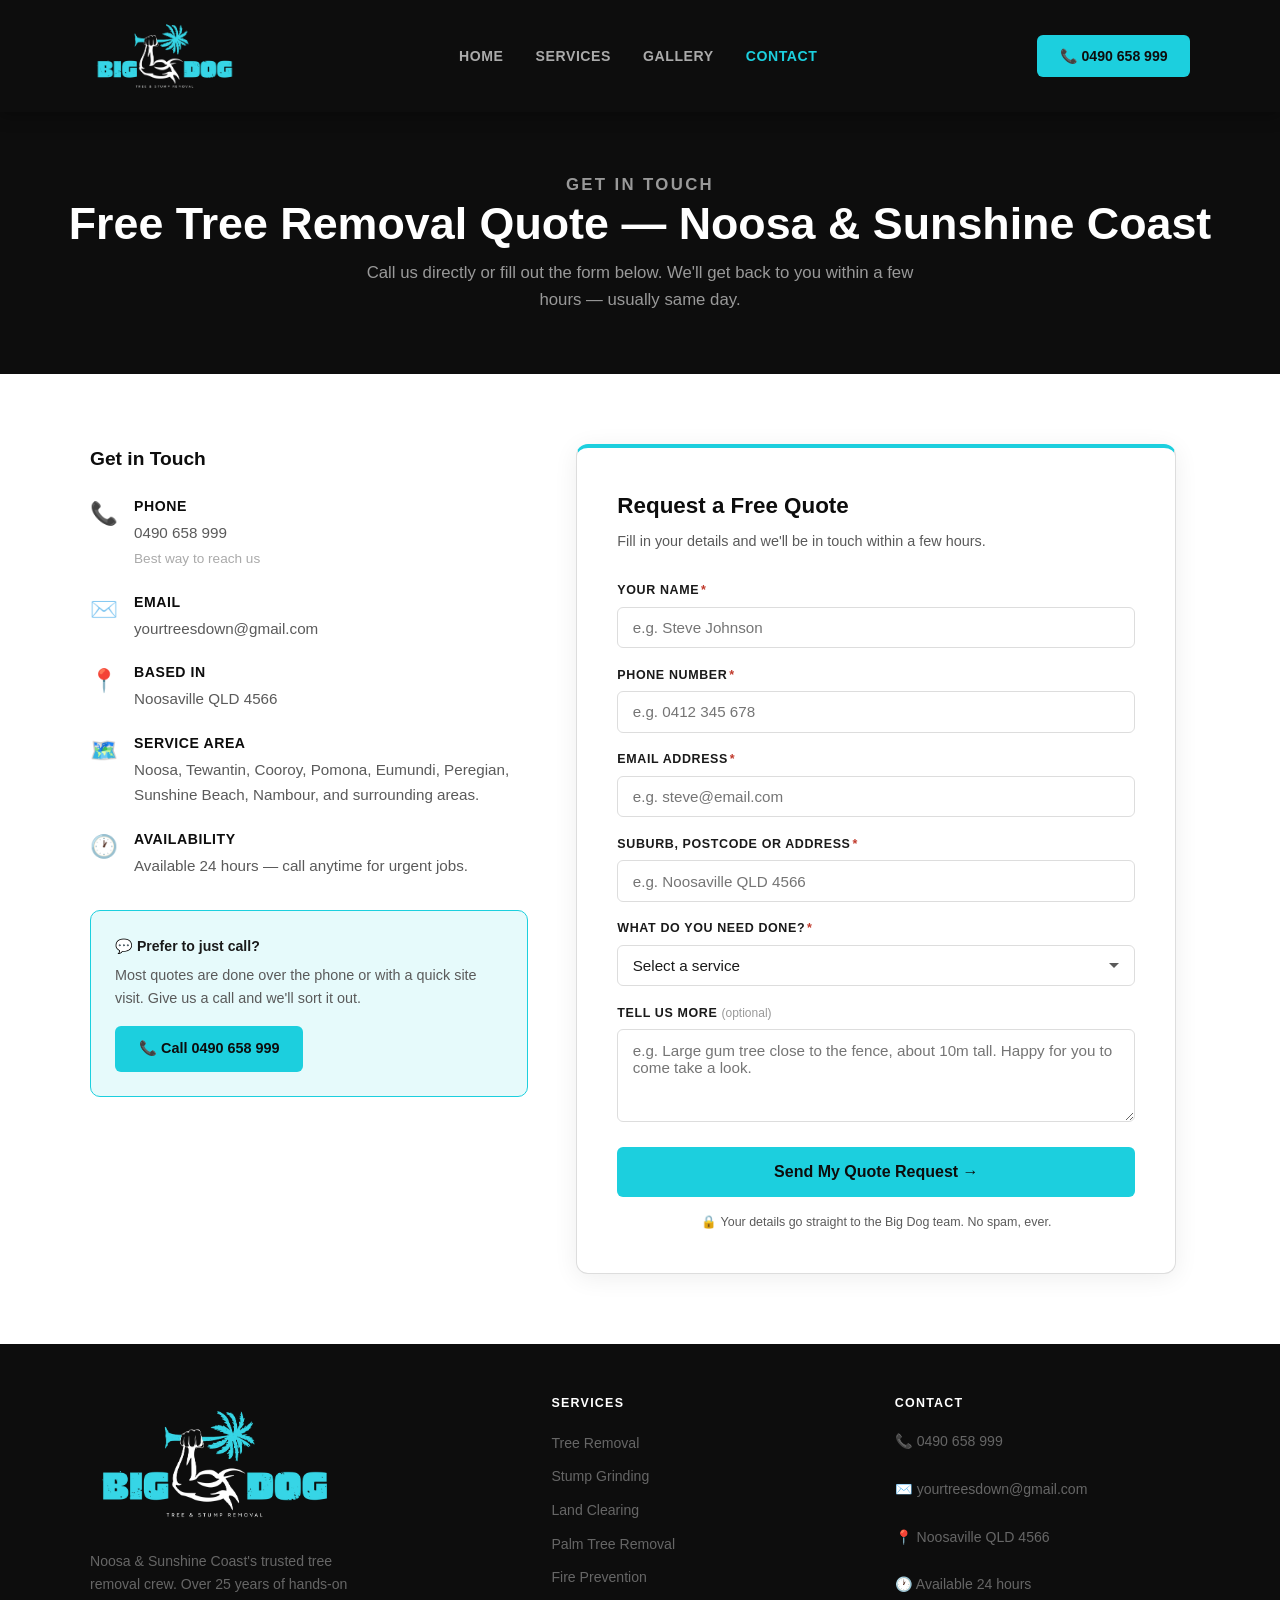
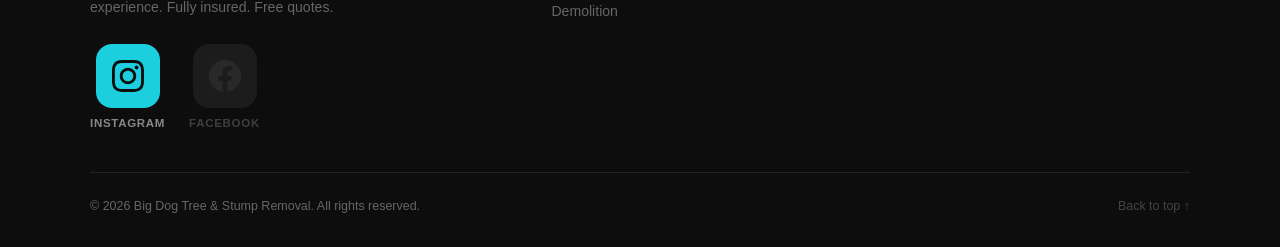
==== commit dd2a79cc: "Full optimisation pass: performance, SEO, and rotating reviews Performance: - logo.png (4320×2430, 6" ====
--- a/contact.html
+++ b/contact.html
@@ -10,6 +10,8 @@
   <meta name="geo.region" content="AU-QLD" />
   <meta name="geo.placename" content="Noosaville" />
   <meta name="theme-color" content="#00c2c7" />
+  <link rel="icon" type="image/png" sizes="32x32" href="images/favicon-32.png" />
+  <link rel="apple-touch-icon" href="images/apple-touch-icon.png" />
 
   <link rel="canonical" href="https://bigdogtree.com.au/contact.html" />
 
@@ -20,7 +22,7 @@
   <meta property="og:site_name" content="Big Dog Tree &amp; Stump Removal" />
   <meta property="og:title" content="Free Tree Removal Quote Noosa &amp; Sunshine Coast | Big Dog" />
   <meta property="og:description" content="Get a free, no-obligation tree removal quote. Call 0490 658 999 or fill out the form. Same-day response. Noosa &amp; Sunshine Coast." />
-  <meta property="og:image" content="https://bigdogtree.com.au/og-image.png" />
+  <meta property="og:image" content="https://bigdogtree.com.au/og-image-1200x630.png" />
   <meta property="og:image:width" content="1200" />
   <meta property="og:image:height" content="630" />
 
@@ -28,7 +30,7 @@
   <meta name="twitter:card" content="summary_large_image" />
   <meta name="twitter:title" content="Free Tree Removal Quote Noosa | Big Dog" />
   <meta name="twitter:description" content="Free, no-obligation tree removal quote. Call 0490 658 999. Noosa &amp; Sunshine Coast." />
-  <meta name="twitter:image" content="https://bigdogtree.com.au/og-image.png" />
+  <meta name="twitter:image" content="https://bigdogtree.com.au/og-image-1200x630.png" />
 
   <link rel="stylesheet" href="style.css" />
 
@@ -36,12 +38,14 @@
   <script type="application/ld+json">
   {
     "@context": "https://schema.org",
-    "@type": "LocalBusiness",
-    "name": "Big Dog Tree &amp; Stump Removal",
+    "@type": "HomeAndConstructionBusiness",
+    "name": "Big Dog Tree & Stump Removal",
     "url": "https://bigdogtree.com.au",
+    "logo": "https://bigdogtree.com.au/images/logo.webp",
+    "sameAs": ["https://www.instagram.com/bigdogtreeandstumpremoval/"],
     "telephone": "+61490658999",
     "email": "yourtreesdown@gmail.com",
-    "description": "Tree removal, stump grinding, land clearing and demolition. Noosa &amp; Sunshine Coast. 25+ years experience. Fully insured. Free quotes.",
+    "description": "Tree removal, stump grinding, land clearing and demolition. Noosa & Sunshine Coast. 25+ years experience. Fully insured. Free quotes.",
     "address": {
       "@type": "PostalAddress",
       "addressLocality": "Noosaville",
@@ -72,7 +76,7 @@
 <!-- ══ NAV ══ -->
 <nav class="site-nav">
   <div class="nav-inner">
-    <a href="index.html" class="nav-logo-link"><img src="logo.png" alt="Big Dog Tree &amp; Stump Removal" class="nav-logo" /></a>
+    <a href="index.html" class="nav-logo-link"><img src="images/logo.webp" width="711" height="400" alt="Big Dog Tree &amp; Stump Removal" class="nav-logo" /></a>
     <ul class="nav-links">
       <li><a href="index.html">Home</a></li>
       <li><a href="services.html">Services</a></li>
@@ -225,7 +229,7 @@
 <footer class="site-footer">
   <div class="footer-inner">
     <div class="footer-brand">
-      <img src="logo.png" alt="Big Dog Tree &amp; Stump Removal" />
+      <img src="images/logo.webp" width="711" height="400" alt="Big Dog Tree &amp; Stump Removal" />
       <p>Noosa &amp; Sunshine Coast's trusted tree removal crew. Over 25 years of hands-on experience. Fully insured. Free quotes.</p>
       <div class="footer-socials">
         <a href="https://www.instagram.com/bigdogtreeandstumpremoval/" target="_blank" rel="noopener" aria-label="Instagram">
--- a/style.css
+++ b/style.css
@@ -14,7 +14,7 @@
   --border:     #ddd;
   --invalid:    #c0392b;
   --radius:     6px;
-  --nav-h:      198px;
+  --nav-h:      112px;
 }
 
 html { scroll-behavior: smooth; }
@@ -70,7 +70,7 @@
   gap: 1rem;
 }
 .nav-logo-link { flex-shrink: 0; line-height: 0; }
-.nav-logo { height: 170px; width: auto; display: block; }
+.nav-logo { height: 84px; width: auto; display: block; }
 .nav-links {
   display: flex;
   align-items: center;
@@ -137,8 +137,8 @@
   .nav-links, .nav-cta { display: none; }
   .nav-hamburger { display: flex; }
   .site-nav { position: sticky; }
-  .nav-logo { height: 110px; width: auto; }
-  :root { --nav-h: 130px; }
+  .nav-logo { height: 64px; width: auto; }
+  :root { --nav-h: 92px; }
 }
 
 /* ── STICKY MOBILE CALL ── */
@@ -471,7 +471,7 @@
   border-bottom: 1px solid #222;
 }
 @media (max-width: 767px) { .footer-inner { grid-template-columns: 1fr; gap: 2rem; } }
-.footer-brand img { height: 170px; width: auto; margin-bottom: 1rem; }
+.footer-brand img { height: 140px; width: auto; margin-bottom: 1rem; }
 .footer-brand p { font-size: .88rem; color: #666; line-height: 1.65; max-width: 280px; }
 .footer-socials { display: flex; gap: 1.5rem; margin-top: 1.5rem; }
 .footer-socials a { display: flex; flex-direction: column; align-items: center; gap: .4rem; text-decoration: none; }
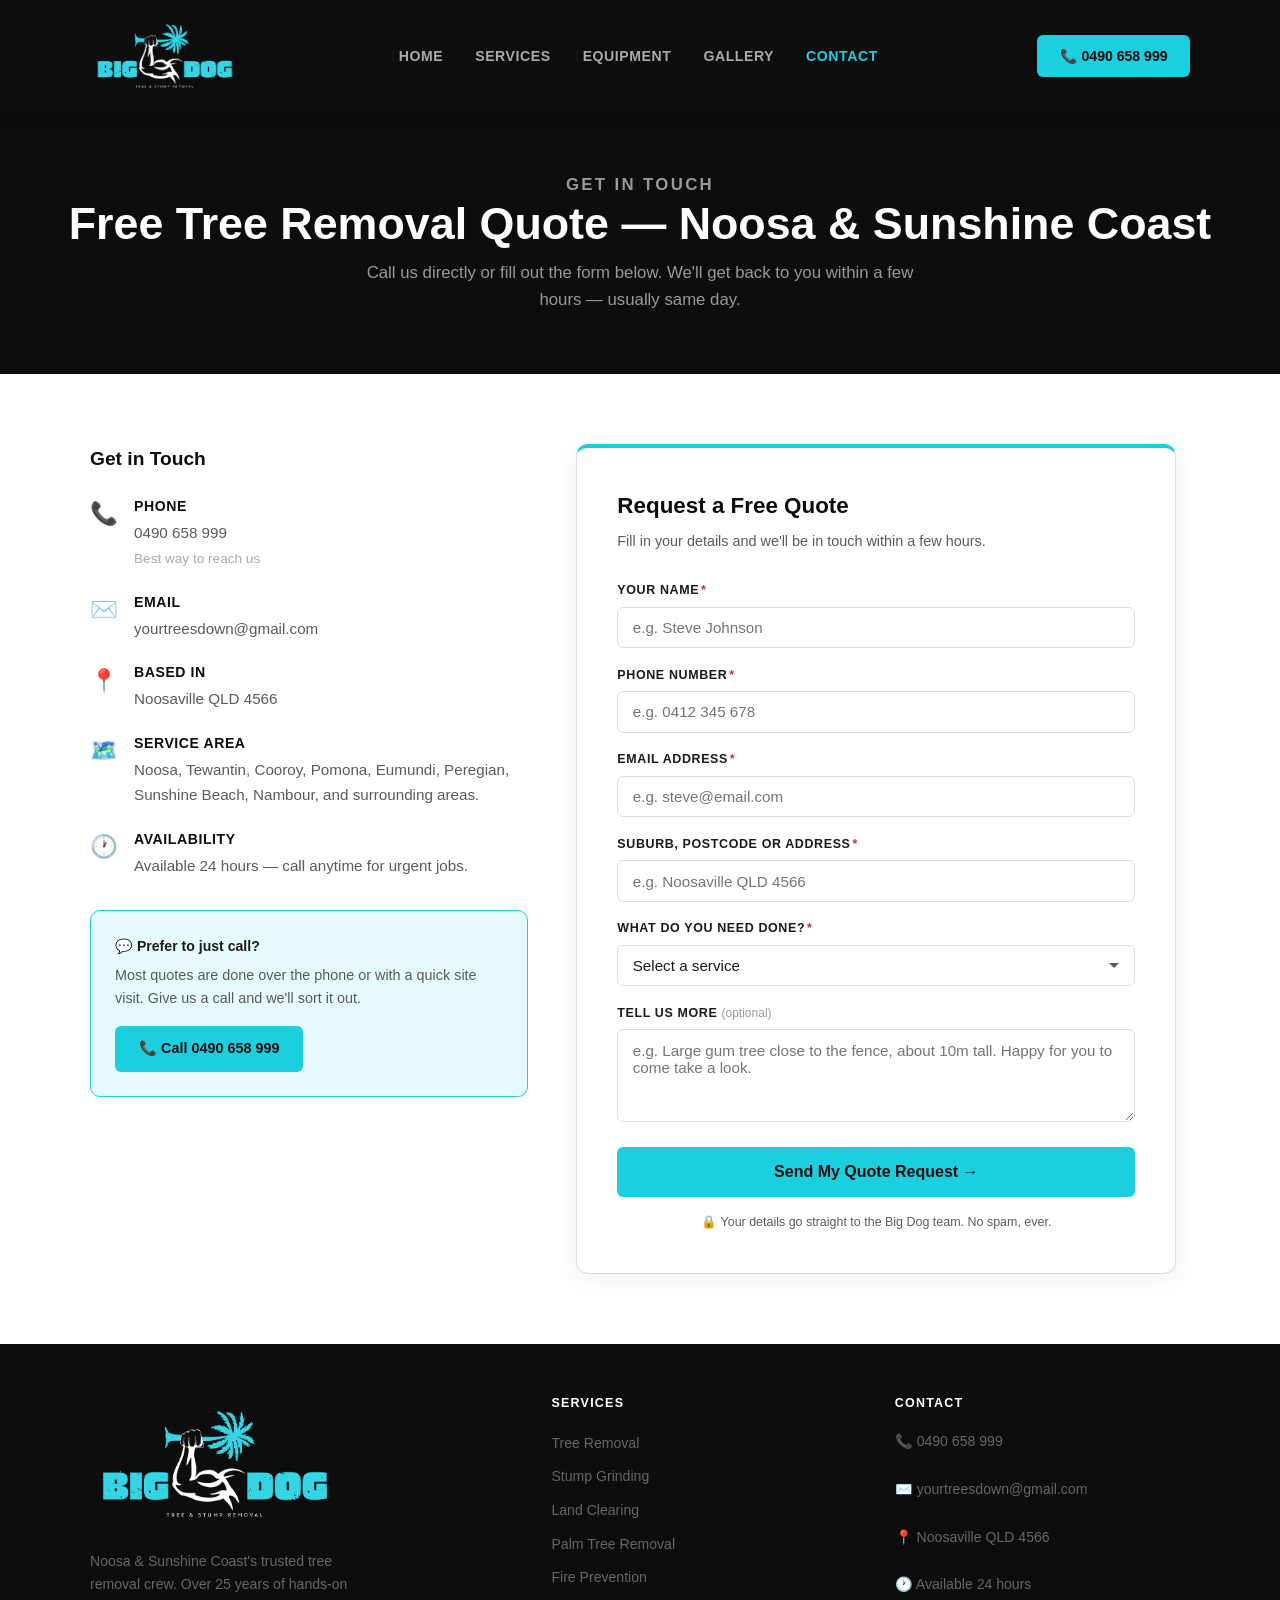
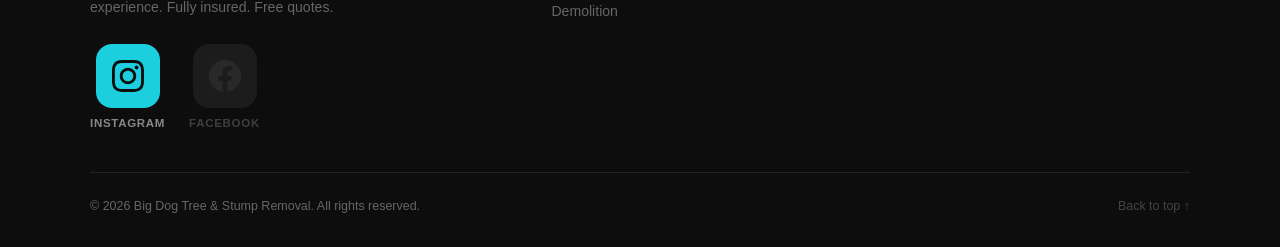
==== commit 35202238: "sync 2026-07-07 13:45" ====
--- a/contact.html
+++ b/contact.html
@@ -48,6 +48,7 @@
     "description": "Tree removal, stump grinding, land clearing and demolition. Noosa & Sunshine Coast. 25+ years experience. Fully insured. Free quotes.",
     "address": {
       "@type": "PostalAddress",
+      "streetAddress": "23 Venture Dr",
       "addressLocality": "Noosaville",
       "addressRegion": "QLD",
       "postalCode": "4566",
@@ -80,6 +81,7 @@
     <ul class="nav-links">
       <li><a href="index.html">Home</a></li>
       <li><a href="services.html">Services</a></li>
+      <li><a href="equipment.html">Equipment</a></li>
       <li><a href="gallery.html">Gallery</a></li>
       <li><a href="contact.html" class="active">Contact</a></li>
     </ul>
@@ -91,6 +93,7 @@
   <div class="nav-mobile" id="mobile-nav">
     <a href="index.html">Home</a>
     <a href="services.html">Services</a>
+    <a href="equipment.html">Equipment</a>
     <a href="gallery.html">Gallery</a>
     <a href="contact.html" class="active">Contact</a>
     <a href="tel:0490658999" class="btn btn-cyan">📞 Call 0490 658 999</a>
